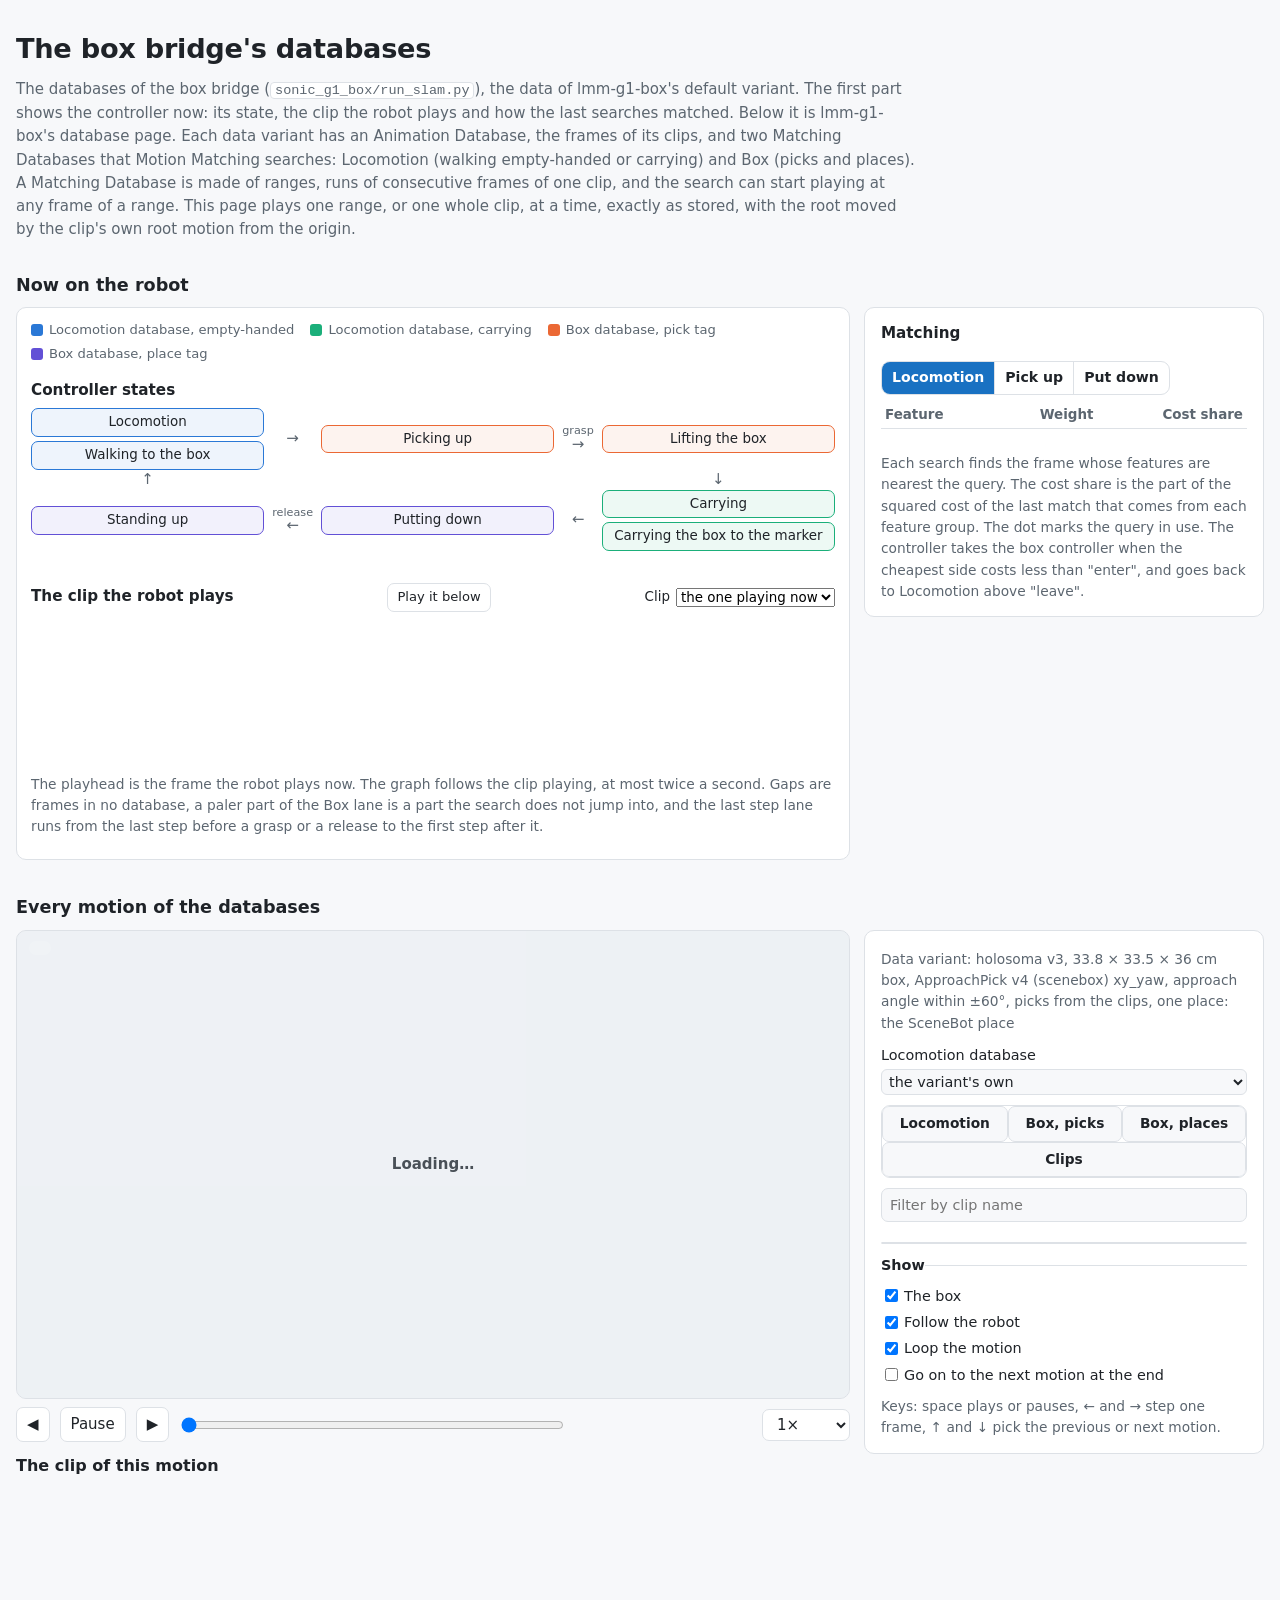
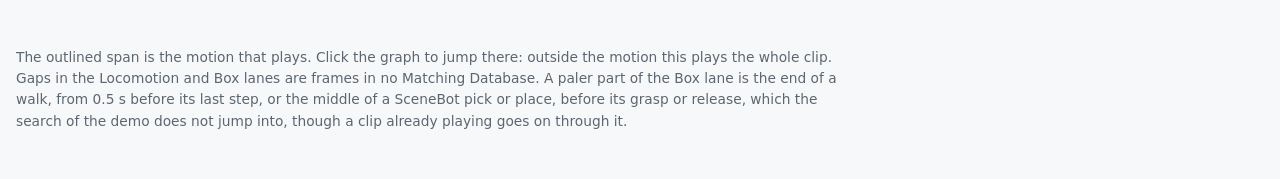
==== web/index.html @ 40e23b8a "The page's clicks, its markers and a database page with the clip the robot plays lmm-g1-box v3.0 (6c" ====
<!doctype html>
<html lang="en">
<head>
  <meta charset="utf-8">
  <meta name="viewport" content="width=device-width, initial-scale=1">
  <title>Box Bridge Databases</title>
  <link rel="icon" href="data:image/svg+xml,%3Csvg xmlns='http://www.w3.org/2000/svg' viewBox='0 0 16 16'%3E%3Crect x='2' y='5' width='12' height='10' rx='1' fill='%23c99a62'/%3E%3Crect x='7' y='5' width='2' height='10' fill='%23a87a45'/%3E%3C/svg%3E">
  <meta name="description" content="The box bridge's controller states, the clip the robot plays now and the last matches, and every motion of its databases played on the G1.">
  <link rel="stylesheet" href="css/style.css">
  <link rel="stylesheet" href="css/pick.css">
  <link rel="stylesheet" href="css/motions.css">
  <link rel="stylesheet" href="css/db.css">
  <script type="importmap">
    { "imports": { "three": "./vendor/three.module.js", "three/addons/": "./vendor/" } }
  </script>
</head>
<body>
  <header class="top">
    <div class="wrap">
      <p class="back small" id="back-row" hidden><a id="back" href="./">UI 3</a></p>
      <h1>The box bridge's databases</h1>
      <p class="lede">The databases of the box bridge (<code>sonic_g1_box/run_slam.py</code>), the data of lmm-g1-box's default variant. The first part shows the controller now: its state, the clip the robot plays and how the last searches matched. Below it is lmm-g1-box's database page. Each data variant has an Animation Database, the frames of its clips, and two Matching Databases that Motion Matching searches: Locomotion (walking empty-handed or carrying) and Box (picks and places). A Matching Database is made of ranges, runs of consecutive frames of one clip, and the search can start playing at any frame of a range. This page plays one range, or one whole clip, at a time, exactly as stored, with the root moved by the clip's own root motion from the origin.</p>
    </div>
  </header>

  <main class="wrap">
    <section class="now">
      <h2>Now on the robot <span class="muted small" id="now-status"></span></h2>
      <div class="now-grid">
        <div id="live" class="states">
          <div class="db-keys" aria-label="Colors">
            <span class="k-loco"><i></i>Locomotion database, empty-handed</span>
            <span class="k-carry"><i></i>Locomotion database, carrying</span>
            <span class="k-pick"><i></i>Box database, pick tag</span>
            <span class="k-place"><i></i>Box database, place tag</span>
          </div>
          <div>
            <h3>Controller states</h3>
            <div class="flow">
              <div class="st k-loco" style="grid-area: a"><span data-state="locomotion:loco">Locomotion</span><span data-state="navigate:loco">Walking to the box</span></div>
              <div class="to" style="grid-area: ab">→</div>
              <div class="st k-pick" style="grid-area: b"><span data-state="pick-pre:pick">Picking up</span></div>
              <div class="to" style="grid-area: bc"><small>grasp</small>→</div>
              <div class="st k-pick" style="grid-area: c"><span data-state="pick-post:pick">Lifting the box</span></div>
              <div class="to" style="grid-area: cf">↓</div>
              <div class="st k-carry" style="grid-area: f"><span data-state="locomotion:carry">Carrying</span><span data-state="navigate:carry">Carrying the box to the marker</span></div>
              <div class="to" style="grid-area: fe">←</div>
              <div class="st k-place" style="grid-area: e"><span data-state="place-pre:place">Putting down</span></div>
              <div class="to" style="grid-area: ed"><small>release</small>←</div>
              <div class="st k-place" style="grid-area: d"><span data-state="place-post:place">Standing up</span></div>
              <div class="to" style="grid-area: da">↑</div>
            </div>
            <p class="muted small" id="now-ahead"></p>
          </div>
          <div class="clipview">
            <div class="clip-head">
              <h3>The clip the robot plays</h3>
              <button type="button" id="play-now" class="small">Play it below</button>
              <label>Clip <select aria-label="Clip"><option value="follow">the one playing now</option></select></label>
            </div>
            <p class="small clip-title"><span class="clip-name"></span><span class="clip-at muted"></span></p>
            <div class="clip-svg">
              <svg role="img" aria-label="Pelvis height and torso lean over the clip, and which of its frames are in the Locomotion and Box databases"></svg>
              <div class="clip-tip" hidden></div>
            </div>
            <p class="muted small">The playhead is the frame the robot plays now. The graph follows the clip playing, at most twice a second. Gaps are frames in no database, a paler part of the Box lane is a part the search does not jump into, and the last step lane runs from the last step before a grasp or a release to the first step after it.</p>
            <div class="db-totals"></div>
          </div>
        </div>
        <aside class="panel now-panel">
          <h3>Matching</h3>
          <p class="small" id="mt-use"></p>
          <div class="seg mmw-kinds" role="group" aria-label="Query">
            <button data-kind="loco" class="active">Locomotion</button>
            <button data-kind="pick">Pick up</button>
            <button data-kind="place">Put down</button>
          </div>
          <table class="mmw-table">
            <thead><tr><th>Feature</th><th>Weight</th><th>Cost share</th></tr></thead>
            <tbody id="mt-weights"></tbody>
          </table>
          <p class="small" id="mt-last"></p>
          <p class="small" id="mt-sides"></p>
          <p class="muted small">Each search finds the frame whose features are nearest the query. The cost share is the part of the squared cost of the last match that comes from each feature group. The dot marks the query in use. The controller takes the box controller when the cheapest side costs less than "enter", and goes back to Locomotion above "leave".</p>
        </aside>
      </div>
    </section>

    <section>
      <h2>Every motion of the databases</h2>
      <div class="pick-grid motions-grid">
        <div class="viewer-col">
          <div class="stage">
            <canvas id="c" tabindex="0" aria-label="The G1 playing the selected motion"></canvas>
            <div class="loading" id="loading">Loading…</div>
            <div class="hud"><div class="hud-state" id="hud-state"></div><div class="hud-sub" id="hud-sub"></div></div>
          </div>
          <div class="timeline">
            <button id="prev" type="button" title="Previous motion (↑)" aria-label="Previous motion">◀</button>
            <button id="play" type="button" title="Play or pause (space)">Pause</button>
            <button id="next" type="button" title="Next motion (↓)" aria-label="Next motion">▶</button>
            <input type="range" id="time" min="0" max="1" step="1" value="0" aria-label="Frame">
            <output id="time-out"></output>
            <select id="speed" aria-label="Playback speed">
              <option value="0.25">0.25×</option>
              <option value="0.5">0.5×</option>
              <option value="1" selected>1×</option>
            </select>
          </div>
          <div class="clipview" id="clipview">
            <div class="clip-head">
              <h3>The clip of this motion</h3>
              <select hidden aria-hidden="true"><option value="follow">follow</option></select>
            </div>
            <p class="small clip-title"><span class="clip-name"></span><span class="clip-at muted"></span></p>
            <div class="clip-svg">
              <svg role="img" aria-label="Pelvis height and torso lean over the clip, and which of its frames are in the Locomotion and Box databases"></svg>
              <div class="clip-tip" hidden></div>
            </div>
            <p class="muted small">The outlined span is the motion that plays. Click the graph to jump there: outside the motion this plays the whole clip. Gaps in the Locomotion and Box lanes are frames in no Matching Database. A paler part of the Box lane is the end of a walk, from 0.5 s before its last step, or the middle of a SceneBot pick or place, before its grasp or release, which the search of the demo does not jump into, though a clip already playing goes on through it.</p>
            <div class="db-totals"></div>
          </div>
        </div>

        <aside class="panel motions-panel">
          <p class="small muted" id="variant"></p>
          <label>Locomotion database
            <select id="loco">
              <option value="nsm">the variant's own</option>
              <option value="emmboth">EMM locomotion takes and EMM carry spans</option>
            </select>
          </label>
          <div class="seg db-tabs" role="tablist" aria-label="Database">
            <button type="button" role="tab" data-db="loco">Locomotion</button>
            <button type="button" role="tab" data-db="pick">Box, picks</button>
            <button type="button" role="tab" data-db="place">Box, places</button>
            <button type="button" role="tab" data-db="clips">Clips</button>
          </div>
          <input type="search" id="filter" placeholder="Filter by clip name" aria-label="Filter by clip name">
          <p class="muted small" id="list-note"></p>
          <div class="table-wrap tall list-wrap">
            <table class="results picks motions" id="list"></table>
          </div>
          <fieldset>
            <legend>Show</legend>
            <label class="check"><input type="checkbox" id="show-box" checked> The box</label>
            <label class="check"><input type="checkbox" id="follow" checked> Follow the robot</label>
            <label class="check"><input type="checkbox" id="loop" checked> Loop the motion</label>
            <label class="check"><input type="checkbox" id="autonext"> Go on to the next motion at the end</label>
          </fieldset>
          <p class="muted small">Keys: space plays or pauses, ← and → step one frame, ↑ and ↓ pick the previous or next motion.</p>
        </aside>
      </div>
    </section>
  </main>
  <div class="tip" id="tip" hidden></div>
  <script type="module" src="js/db.js"></script>
</body>
</html>
---- web/css/style.css ----
:root {
  --bg: #f7f8fa;
  --card: #ffffff;
  --text: #1f2328;
  --muted: #5c6670;
  --line: #dde1e6;
  --accent: #e8590c;
  --accent-2: #1971c2;
  --stage: #eef1f5;
  --done: #2f9e44;
  --k-loco: #2a78d6; --k-carry: #1baf7a; --k-pick: #eb6834; --k-place: #6250d6;
}
@media (prefers-color-scheme: dark) {
  :root:not([data-theme="light"]) {
    --bg: #15181c;
    --card: #1d2126;
    --text: #e6e8eb;
    --muted: #9aa4ae;
    --line: #333a42;
    --stage: #23272d;
    --k-loco: #3987e5; --k-carry: #199e70; --k-pick: #d95926; --k-place: #9085e9;
  }
}
:root[data-theme="dark"] {
  --bg: #15181c; --card: #1d2126; --text: #e6e8eb; --muted: #9aa4ae; --line: #333a42; --stage: #23272d;
  --k-loco: #3987e5; --k-carry: #199e70; --k-pick: #d95926; --k-place: #9085e9;
}

* { box-sizing: border-box; }
html, body { margin: 0; }
body {
  background: var(--bg);
  color: var(--text);
  font: 15px/1.55 system-ui, -apple-system, "Segoe UI", Roboto, sans-serif;
}
a { color: var(--accent-2); }
.wrap { max-width: 1280px; margin: 0 auto; padding: 0 16px; }
.top { padding: 28px 0 8px; }
h1 { font-size: 1.7rem; margin: 0 0 8px; letter-spacing: -0.01em; }
h2 { font-size: 1.2rem; margin: 0 0 8px; }
h3 { font-size: 1rem; margin: 18px 0 6px; }
.lede { max-width: 900px; color: var(--muted); margin: 0; }
.muted { color: var(--muted); }
.small { font-size: 0.86rem; }
section { margin: 22px 0 34px; }

.modebar { display: flex; gap: 12px; align-items: center; flex-wrap: wrap; margin-bottom: 10px; }
.seg { display: inline-flex; border: 1px solid var(--line); border-radius: 9px; overflow: hidden; background: var(--card); }
.seg button {
  border: 0; background: transparent; color: var(--text); padding: 7px 16px; font-weight: 600; cursor: pointer; font-size: 0.95rem;
}
.seg button + button { border-left: 1px solid var(--line); }
.seg button.active { background: var(--accent-2); color: #fff; }
.only-phys { display: none; }
body[data-physics="1"] .only-phys { display: inline; }
body[data-physics="1"] div.only-phys, body[data-physics="1"] p.only-phys { display: block; }
body[data-physics="1"] .only-kin { display: none; }
.phys-options { display: none; gap: 7px; padding-bottom: 10px; margin-bottom: 4px; border-bottom: 1px solid var(--line); }
body[data-physics="1"] div.phys-options { display: grid; }
.phys-options p { margin: 0; }
.grasp { display: grid; gap: 5px; margin: 0; padding: 8px 0 0; border: 0; border-top: 1px solid var(--line); min-width: 0; }
.grasp legend { padding: 0; float: left; width: 100%; }
.grasp select { max-width: 100%; }
.grasp[disabled] label, .grasp[disabled] .row { opacity: 0.55; }
.note { margin: 0; padding: 6px 8px; border-left: 3px solid var(--accent-2); background: var(--card); color: var(--text); }
label:has(> :disabled) { opacity: 0.55; }
button:disabled { cursor: not-allowed; opacity: 0.55; }
.size-row { display: grid; grid-template-columns: minmax(0, 1fr) 4.6em; align-items: center; gap: 2px 8px; }
.size-row span { grid-column: 1 / -1; }
.size-row input { width: 100%; margin: 0; }
.size-row output { font-variant-numeric: tabular-nums; text-align: right; white-space: nowrap; }

.tabs { display: flex; gap: 6px; margin-bottom: 10px; flex-wrap: wrap; }
.tabs button {
  border: 1px solid var(--line); background: var(--card); color: var(--text);
  padding: 8px 14px; border-radius: 8px; font-weight: 600; cursor: pointer; font-size: 0.95rem;
}
.tabs button.active { background: var(--text); color: var(--bg); border-color: var(--text); }

.demo-grid { display: grid; grid-template-columns: minmax(0, 1fr) 340px; gap: 14px; align-items: start; }
@media (max-width: 960px) { .demo-grid { grid-template-columns: minmax(0, 1fr); } }

.stage {
  position: relative; width: 100%; aspect-ratio: 16 / 9; border-radius: 10px; overflow: hidden;
  background: var(--stage); border: 1px solid var(--line);
}
.stage canvas, .stage video { position: absolute; inset: 0; width: 100%; height: 100%; display: block; }
.stage canvas { touch-action: none; outline: none; }
.stage video { background: #000; display: none; }
body[data-mode="video"] .stage video { display: block; }
body[data-mode="video"] .stage canvas, body[data-mode="video"] .hud, body[data-mode="video"] .caption { display: none; }

.loading {
  position: absolute; inset: 0; display: grid; place-items: center; font-weight: 600; color: #495057;
  background: rgba(238, 241, 245, 0.85); z-index: 5; padding: 16px; text-align: center;
}
.loading[hidden] { display: none; }
.hud {
  position: absolute; left: 12px; top: 10px; padding: 7px 11px; border-radius: 8px;
  background: rgba(255, 255, 255, 0.82); color: #1f2328; pointer-events: none; max-width: 70%;
}
.hud-state { font-weight: 700; }
.hud-state[data-kind="loco"] { --k: var(--k-loco); } .hud-state[data-kind="carry"] { --k: var(--k-carry); }
.hud-state[data-kind="pick"] { --k: var(--k-pick); } .hud-state[data-kind="place"] { --k: var(--k-place); }
.hud-state:is([data-kind="loco"], [data-kind="carry"], [data-kind="pick"], [data-kind="place"])::before {
  content: ''; display: inline-block; width: 11px; height: 11px; border-radius: 3px; margin-right: 7px; vertical-align: -1px; background: var(--k);
}
.hud-sub { font-size: 0.8rem; color: #5c6670; }
.caption {
  position: absolute; left: 50%; bottom: 18px; transform: translateX(-50%); padding: 8px 16px;
  background: rgba(20, 22, 26, 0.78); color: #fff; border-radius: 8px; font-weight: 600;
  transition: opacity 0.4s; pointer-events: none; max-width: 90%; text-align: center;
}

.panel {
  background: var(--card); border: 1px solid var(--line); border-radius: 10px; padding: 14px 16px;
}
.panel h2 { font-size: 1.02rem; }
.only-scripted, .only-video, .only-play { display: none; }
body[data-mode="scripted"] .only-scripted, body[data-mode="video"] .only-video, body[data-mode="play"] .only-play { display: block; }

.steps { padding-left: 22px; margin: 8px 0 12px; font-size: 0.9rem; }
.steps li { margin: 3px 0; color: var(--muted); }
.steps li.current { color: var(--text); font-weight: 700; }
.steps li.current::marker { color: var(--accent); }
.steps li.done { color: var(--done); }

.row { display: flex; gap: 8px; }
.wrap-row { flex-wrap: wrap; margin-top: 10px; }
button { font: inherit; }
.panel button {
  border: 1px solid var(--line); background: var(--bg); color: var(--text); border-radius: 7px;
  padding: 6px 11px; cursor: pointer; font-size: 0.88rem;
}
.panel button:hover { border-color: var(--accent-2); }

.keys { border-collapse: collapse; font-size: 0.86rem; width: 100%; }
.keys td { padding: 3px 4px; border-bottom: 1px solid var(--line); vertical-align: top; }
.keys td:first-child { white-space: nowrap; color: var(--muted); }
kbd {
  display: inline-block; min-width: 1.4em; text-align: center; padding: 0 4px; margin-right: 2px;
  border: 1px solid var(--line); border-bottom-width: 2px; border-radius: 4px; font-size: 0.8rem; background: var(--bg);
}

.options { margin-top: 14px; padding-top: 12px; border-top: 1px solid var(--line); display: grid; gap: 7px; font-size: 0.9rem; }
.options select { margin-left: 6px; font: inherit; padding: 3px; border-radius: 6px; border: 1px solid var(--line); background: var(--bg); color: var(--text); }
.check { display: flex; gap: 6px; align-items: center; }
.boxdb { display: grid; gap: 3px; }
.boxdb[hidden] { display: none; }
.boxdb p { margin: 0; }
.mmw[open] { padding-bottom: 8px; border-bottom: 1px solid var(--line); }
.mmw summary { cursor: pointer; font-weight: 600; }
.mmw-body { display: grid; gap: 7px; margin-top: 7px; }
.mmw-body p { margin: 0; }
.mmw-kinds { justify-self: start; }
.panel .mmw-kinds button { border: 0; border-radius: 0; background: transparent; padding: 5px 10px; font-weight: 600; }
.panel .mmw-kinds button + button { border-left: 1px solid var(--line); }
.panel .mmw-kinds button.active { background: var(--accent-2); color: #fff; }
.mmw-kinds button.inuse::after { content: ' •'; color: var(--accent); }
.mmw-table { border-collapse: collapse; width: 100%; font-size: 0.84rem; }
.mmw-table th, .mmw-table td { padding: 2px 4px; border-bottom: 1px solid var(--line); text-align: right; font-variant-numeric: tabular-nums; }
.mmw-table th:first-child, .mmw-table td:first-child { text-align: left; }
.mmw-table thead th { font-weight: 600; color: var(--muted); }
.mmw-table tbody.sub th { text-align: left; padding-top: 8px; font-weight: 600; color: var(--muted); }
.mmw-table input {
  width: 4.6em; font: inherit; padding: 2px 4px; border-radius: 5px; border: 1px solid var(--line);
  background: var(--bg); color: var(--text); text-align: right;
}
.mmw-table input.changed { border-color: var(--accent); font-weight: 700; }
.mmw-table input:disabled { opacity: 0.5; }
.legend { margin: 8px 0 0; }
.caption:empty { display: none; }
@media (max-width: 600px) {
  .stage { aspect-ratio: 4 / 3; }
  .hud { left: 8px; top: 8px; padding: 5px 8px; font-size: 0.82rem; }
  .hud-sub { font-size: 0.72rem; }
  .caption { font-size: 0.82rem; bottom: 10px; }
}

.cols { display: grid; grid-template-columns: 1fr 1fr; gap: 28px; }
@media (max-width: 860px) { .cols { grid-template-columns: 1fr; } }
code { font-size: 0.9em; background: var(--card); border: 1px solid var(--line); padding: 0 4px; border-radius: 4px; }

.table-wrap { overflow-x: auto; }
table.results { border-collapse: collapse; font-size: 0.88rem; min-width: 720px; width: 100%; background: var(--card); }
table.results th, table.results td { border-bottom: 1px solid var(--line); padding: 6px 9px; text-align: right; }
table.results th:first-child, table.results td:first-child,
table.results th:nth-child(2), table.results td:nth-child(2) { text-align: left; }
table.results thead th { font-weight: 700; border-bottom: 2px solid var(--line); }
table.results.defs { min-width: 0; margin-top: 8px; font-size: 0.82rem; }
table.results.defs th, table.results.defs td { text-align: left; padding: 5px 6px; }
table.results.defs td:first-child { white-space: nowrap; }
caption { caption-side: bottom; text-align: left; padding-top: 6px; color: var(--muted); font-size: 0.84rem; }

body.recording { overflow: hidden; }
body.recording header, body.recording .tabs, body.recording .modebar, body.recording .panel, body.recording .legend,
body.recording #how, body.recording #physical, body.recording #training, body.recording #credits { display: none; }
body.recording .wrap { max-width: none; padding: 0; }
body.recording section { margin: 0; }
body.recording .demo-grid { display: block; }
body.recording .legend { display: none; }
body.recording .stage { width: 100vw; height: 100vh; aspect-ratio: auto; border: 0; border-radius: 0; }
.options > * { min-width: 0; }
#variant { display: block; width: 100%; margin: 4px 0 0; }
.cols > * { min-width: 0; }
table.results tbody tr.group th { text-align: left; padding-top: 14px; border-bottom: 1px solid var(--line); }

/* Controller states and the clips of the databases, under the viewer. */
.k-loco { --k: var(--k-loco); } .k-carry { --k: var(--k-carry); } .k-pick { --k: var(--k-pick); } .k-place { --k: var(--k-place); }
.states { display: grid; gap: 14px; margin-top: 12px; padding: 12px 14px; background: var(--card); border: 1px solid var(--line); border-radius: 10px; min-width: 0; }
.states h3 { margin: 0 0 6px; font-size: 0.95rem; }
.states p { margin: 6px 0 0; }
.db-keys { display: flex; flex-wrap: wrap; gap: 4px 16px; font-size: 0.82rem; color: var(--muted); }
.db-keys i { display: inline-block; width: 12px; height: 12px; border-radius: 3px; margin-right: 6px; vertical-align: -2px; background: var(--k); }
.flow {
  display: grid; grid-template-columns: minmax(0, 1fr) auto minmax(0, 1fr) auto minmax(0, 1fr); align-items: center; gap: 2px 8px;
  grid-template-areas: "a ab b bc c" "da . . . cf" "d ed e fe f";
}
.flow .st { display: grid; gap: 4px; }
.flow .st span {
  display: block; padding: 3px 9px; border-radius: 7px; font-size: 0.84rem; color: var(--text); text-align: center;
  border: 1.5px solid var(--k); background: color-mix(in srgb, var(--k) 8%, var(--card));
}
.flow .st span.active { background: color-mix(in srgb, var(--k) 32%, var(--card)); box-shadow: 0 0 0 2px var(--k); font-weight: 650; }
.flow .to { display: flex; flex-direction: column; align-items: center; color: var(--muted); line-height: 1.05; }
.flow .to small { font-size: 0.7rem; }
.clip-head { display: flex; flex-wrap: wrap; justify-content: space-between; align-items: baseline; gap: 6px 12px; }
.clip-head h3 { margin: 0; }
.clip-head label { display: flex; gap: 6px; align-items: center; font-size: 0.84rem; min-width: 0; }
.clip-head select { max-width: 220px; font: inherit; }
.clip-title { margin: 4px 0 2px; }
.clip-svg { position: relative; }
.clip-svg svg { display: block; width: 100%; touch-action: none; }
.clip-svg text { font-size: 11px; fill: var(--muted); font-family: inherit; }
.clip-svg .track { fill: var(--line); opacity: 0.6; }
.clip-svg rect.k-loco { fill: var(--k-loco); } .clip-svg rect.k-carry { fill: var(--k-carry); }
.clip-svg rect.k-pick { fill: var(--k-pick); } .clip-svg rect.k-place { fill: var(--k-place); }
.clip-svg .curve { fill: none; stroke: var(--text); stroke-width: 1.5; stroke-linejoin: round; opacity: 0.75; }
.clip-svg .grid { stroke: var(--line); }
.clip-svg .event { stroke: var(--muted); stroke-dasharray: 3 3; }
.clip-svg .event-label { font-size: 10px; }
.clip-svg rect.planted { opacity: 0.55; }
.clip-svg rect.noentry { opacity: 0.4; }
.clip-svg .step { stroke: var(--text); stroke-width: 1.5; opacity: 0.7; }
.clip-svg .playhead { stroke: var(--text); stroke-width: 2; }
.clip-svg .hair { stroke: var(--muted); }
.clip-tip {
  position: absolute; z-index: 5; pointer-events: none; background: var(--card); color: var(--text); border: 1px solid var(--line);
  border-radius: 8px; padding: 6px 9px; font-size: 0.78rem; box-shadow: 0 4px 14px rgba(0, 0, 0, 0.12); width: max-content; max-width: 220px;
}
.clip-tip[hidden] { display: none; }
.clip-tip .t { color: var(--muted); }
.db-totals { display: grid; gap: 6px; margin-top: 10px; }
.db-row { display: grid; grid-template-columns: 88px minmax(0, 1fr); align-items: center; column-gap: 0; font-size: 0.82rem; }
.db-name { color: var(--muted); }
.db-bar { display: flex; gap: 2px; height: 10px; }
.db-bar span { background: var(--k); border-radius: 3px; min-width: 2px; }
.db-num { grid-column: 2; color: var(--muted); font-size: 0.78rem; }
body.recording .states, body[data-mode="video"] .states { display: none; }
---- web/css/pick.css ----
:root {
  --s1: #2a78d6; --s2: #eb6834; --s3: #1baf7a; --left: #6250d6; --right: #e87ba4; --fail: #e34948;
}
@media (prefers-color-scheme: dark) {
  :root:not([data-theme="light"]) { --s1: #3987e5; --s2: #d95926; --s3: #199e70; --left: #9085e9; --right: #d55181; --fail: #e66767; }
}
:root[data-theme="dark"] { --s1: #3987e5; --s2: #d95926; --s3: #199e70; --left: #9085e9; --right: #d55181; --fail: #e66767; }

.back { margin: 0 0 6px; }
.pick-grid { display: grid; grid-template-columns: minmax(0, 1fr) 300px; gap: 14px; align-items: start; }
@media (max-width: 960px) { .pick-grid { grid-template-columns: minmax(0, 1fr); } }
.pick-grid .panel { display: grid; gap: 10px; font-size: 0.9rem; }
.pick-grid .panel label { display: grid; gap: 3px; }
.pick-grid .panel label.check { display: flex; }
.pick-grid .panel select { font: inherit; padding: 3px; border-radius: 6px; border: 1px solid var(--line); background: var(--bg); color: var(--text); width: 100%; }
.pick-grid .panel fieldset { border: 0; border-top: 1px solid var(--line); margin: 0; padding: 8px 0 0; display: grid; gap: 4px; }
.pick-grid .panel legend { padding: 0; font-weight: 600; }
.key { display: inline-block; width: 14px; height: 4px; border-radius: 2px; vertical-align: middle; margin-right: 4px; }
.key.ring { width: 10px; height: 10px; border-radius: 50%; border: 3px solid; background: transparent; }

.timeline { display: flex; gap: 10px; align-items: center; margin-top: 8px; flex-wrap: wrap; }
.timeline input[type="range"] { flex: 1 1 240px; min-width: 0; }
.timeline output { font-variant-numeric: tabular-nums; min-width: 12.5em; color: var(--muted); font-size: 0.88rem; }
.timeline button, .timeline select {
  font: inherit; border: 1px solid var(--line); background: var(--card); color: var(--text); border-radius: 7px; padding: 5px 10px; cursor: pointer;
}

.verdict { display: grid; grid-template-columns: repeat(auto-fit, minmax(260px, 1fr)); gap: 12px; }
.verdict .panel h3 { margin: 0 0 6px; }
.verdict ul { margin: 6px 0 0; padding-left: 18px; }
.verdict li { margin: 2px 0; }
.mark { font-weight: 700; }
.mark.ok { color: var(--done); }
.mark.no { color: var(--fail); }

.plots { display: grid; grid-template-columns: repeat(2, minmax(0, 1fr)); gap: 12px; }
@media (max-width: 760px) { .plots { grid-template-columns: minmax(0, 1fr); } }
.plot { background: var(--card); border: 1px solid var(--line); border-radius: 10px; padding: 10px 12px 6px; min-width: 0; }
.plot h3 { margin: 0; font-size: 0.95rem; }
.plot .sub { margin: 0 0 4px; font-size: 0.8rem; color: var(--muted); }
.plot .legend-row { display: flex; flex-wrap: wrap; gap: 4px 12px; font-size: 0.8rem; color: var(--muted); margin: 2px 0 4px; }
.plot svg { display: block; width: 100%; touch-action: none; cursor: crosshair; }
.plot svg text { font-size: 11px; fill: var(--muted); font-family: inherit; }
.plot svg text.end { fill: var(--text); }
.plot .grid { stroke: var(--line); stroke-width: 1; }
.plot .limit { stroke: var(--muted); stroke-width: 1.5; stroke-dasharray: 5 4; fill: none; }
.plot .band { fill: var(--line); opacity: 0.55; }
.plot .cursor { stroke: var(--text); stroke-width: 1; opacity: 0.55; }
.plot .hair { stroke: var(--muted); stroke-width: 1; }
.plot path.line { fill: none; stroke-width: 2; stroke-linejoin: round; stroke-linecap: round; }
.plot path.line.b { stroke-width: 1.6; stroke-dasharray: 5 4; }

.tip {
  position: fixed; z-index: 20; pointer-events: none; background: var(--card); color: var(--text); border: 1px solid var(--line);
  border-radius: 8px; padding: 6px 9px; font-size: 0.8rem; box-shadow: 0 4px 14px rgba(0, 0, 0, 0.12); max-width: 300px;
}
.tip[hidden] { display: none; }
.tip .t { color: var(--muted); margin-bottom: 3px; }
.tip .r { display: flex; gap: 6px; align-items: center; white-space: nowrap; }
.tip .r b { font-variant-numeric: tabular-nums; }
.tip .r span:last-child { color: var(--muted); }

table.results.picks { font-size: 0.82rem; }
.table-wrap.tall { max-height: 75vh; overflow: auto; border: 1px solid var(--line); border-radius: 8px; }
table.results.picks thead { position: sticky; top: 0; z-index: 1; background: var(--card); }
table.results.picks td { white-space: nowrap; }
table.results.picks thead th { min-width: 6.2em; }
table.results.picks thead th:first-child { min-width: 0; }
table.results.picks th, table.results.picks td { padding: 5px 7px; }
table.results.picks th:nth-child(2), table.results.picks td:nth-child(2) { text-align: right; }
table.results.picks thead th { cursor: pointer; vertical-align: bottom; }
table.results.picks thead tr.groups th { cursor: default; text-align: center; border-bottom: 1px solid var(--line); }
table.results.picks thead th.sorted::after { content: ' ▾'; color: var(--muted); }
table.results.picks thead th.sorted.asc::after { content: ' ▴'; }
table.results.picks tbody tr { cursor: pointer; }
table.results.picks tbody tr:hover { background: color-mix(in srgb, var(--accent-2) 7%, transparent); }
table.results.picks tbody tr.used td:first-child { font-weight: 700; }
table.results.picks tbody tr.is-a { box-shadow: inset 4px 0 0 var(--accent-2); }
table.results.picks tbody tr.is-b { box-shadow: inset 4px 0 0 var(--muted); }
table.results.picks td:first-child { white-space: nowrap; }
table.results.picks td:first-child button {
  font: inherit; font-size: 0.75rem; border: 1px solid var(--line); background: var(--bg); color: var(--text); border-radius: 5px;
  padding: 0 5px; margin-left: 6px; cursor: pointer;
}
.tag { font-size: 0.72rem; color: var(--accent-2); font-weight: 600; margin-left: 6px; }
td.fail::after { content: ' ✕'; color: var(--fail); font-weight: 700; }
table.results.compare { min-width: 0; width: auto; }
.verdict .keys td { padding: 4px 6px 4px 0; }
.verdict .keys td:first-child { color: var(--text); }
table.results.compare td:nth-child(2) { text-align: left; color: var(--muted); }
table.results.compare tbody tr.group th { text-align: left; }
---- web/css/motions.css ----
.motions-grid { grid-template-columns: minmax(0, 1fr) 400px; }
@media (max-width: 1100px) { .motions-grid { grid-template-columns: minmax(0, 1fr); } }
.viewer-col { min-width: 0; }
.motions-panel { display: grid; gap: 10px; font-size: 0.9rem; align-content: start; }
.motions-panel input[type="search"] {
  font: inherit; padding: 5px 8px; border-radius: 7px; border: 1px solid var(--line); background: var(--bg); color: var(--text); width: 100%;
}
.db-tabs { display: flex; flex-wrap: wrap; }
.db-tabs button { flex: 1 1 auto; padding: 6px 10px; font-size: 0.86rem; }
.motions-panel p { margin: 0; }
.list-wrap { max-height: 46vh; }
table.results.motions { width: 100%; min-width: 0; table-layout: fixed; }
table.results.motions thead th { min-width: 0; }
table.results.motions th:nth-child(1) { width: 3.2em; } table.results.motions th:nth-child(3) { width: 3.4em; }
table.results.motions th:nth-child(4), table.results.motions th:nth-child(5) { width: 4.6em; }
table.results.motions td.name { overflow: hidden; text-overflow: ellipsis; }
table.results.motions td.name .muted { font-size: 0.78rem; }
table.results.motions td.num, table.results.motions th:nth-child(4), table.results.motions th:nth-child(5) { text-align: right; font-variant-numeric: tabular-nums; }
table.results.motions th:nth-child(2), table.results.motions td:nth-child(2) { text-align: left; }
table.results.motions th:nth-child(3), table.results.motions td:nth-child(3) { text-align: center; }
.key.k-loco, .key.k-carry, .key.k-pick, .key.k-place, .key.k-clip { width: 11px; height: 11px; border-radius: 3px; margin: 0; }
table.results.motions tbody tr.is-a { background: color-mix(in srgb, var(--accent-2) 12%, transparent); }
.key.k-loco { background: var(--k-loco); } .key.k-carry { background: var(--k-carry); }
.key.k-pick { background: var(--k-pick); } .key.k-place { background: var(--k-place); }
.key.k-clip { background: var(--muted); }
.clipview { margin-top: 12px; }
.clip-svg rect.span { fill: color-mix(in srgb, var(--accent-2) 10%, transparent); stroke: var(--accent-2); stroke-width: 1.5; }
.clip-svg svg { cursor: pointer; }
---- web/css/db.css ----
/* The "now on the robot" part of the box bridge's database page, above lmm-g1-box's database page. */
section h2 { margin: 18px 0 8px; font-size: 1.1rem; }
.now-grid { display: grid; grid-template-columns: minmax(0, 1fr) 400px; gap: 14px; align-items: start; }
@media (max-width: 1100px) { .now-grid { grid-template-columns: minmax(0, 1fr); } }
.now-grid > .states { margin-top: 0; }
.now-panel { display: grid; gap: 8px; font-size: 0.9rem; align-content: start; }
.now-panel h3 { margin: 0; font-size: 0.95rem; }
.now-panel p { margin: 0; }
.now-panel .mmw-kinds { justify-self: start; }
.clip-head button { font: inherit; font-size: 0.82rem; padding: 3px 9px; border-radius: 7px; border: 1px solid var(--line); background: var(--card); color: var(--text); cursor: pointer; }
.clip-head button:disabled { opacity: 0.5; cursor: default; }
#now-status.bad { color: var(--accent); }
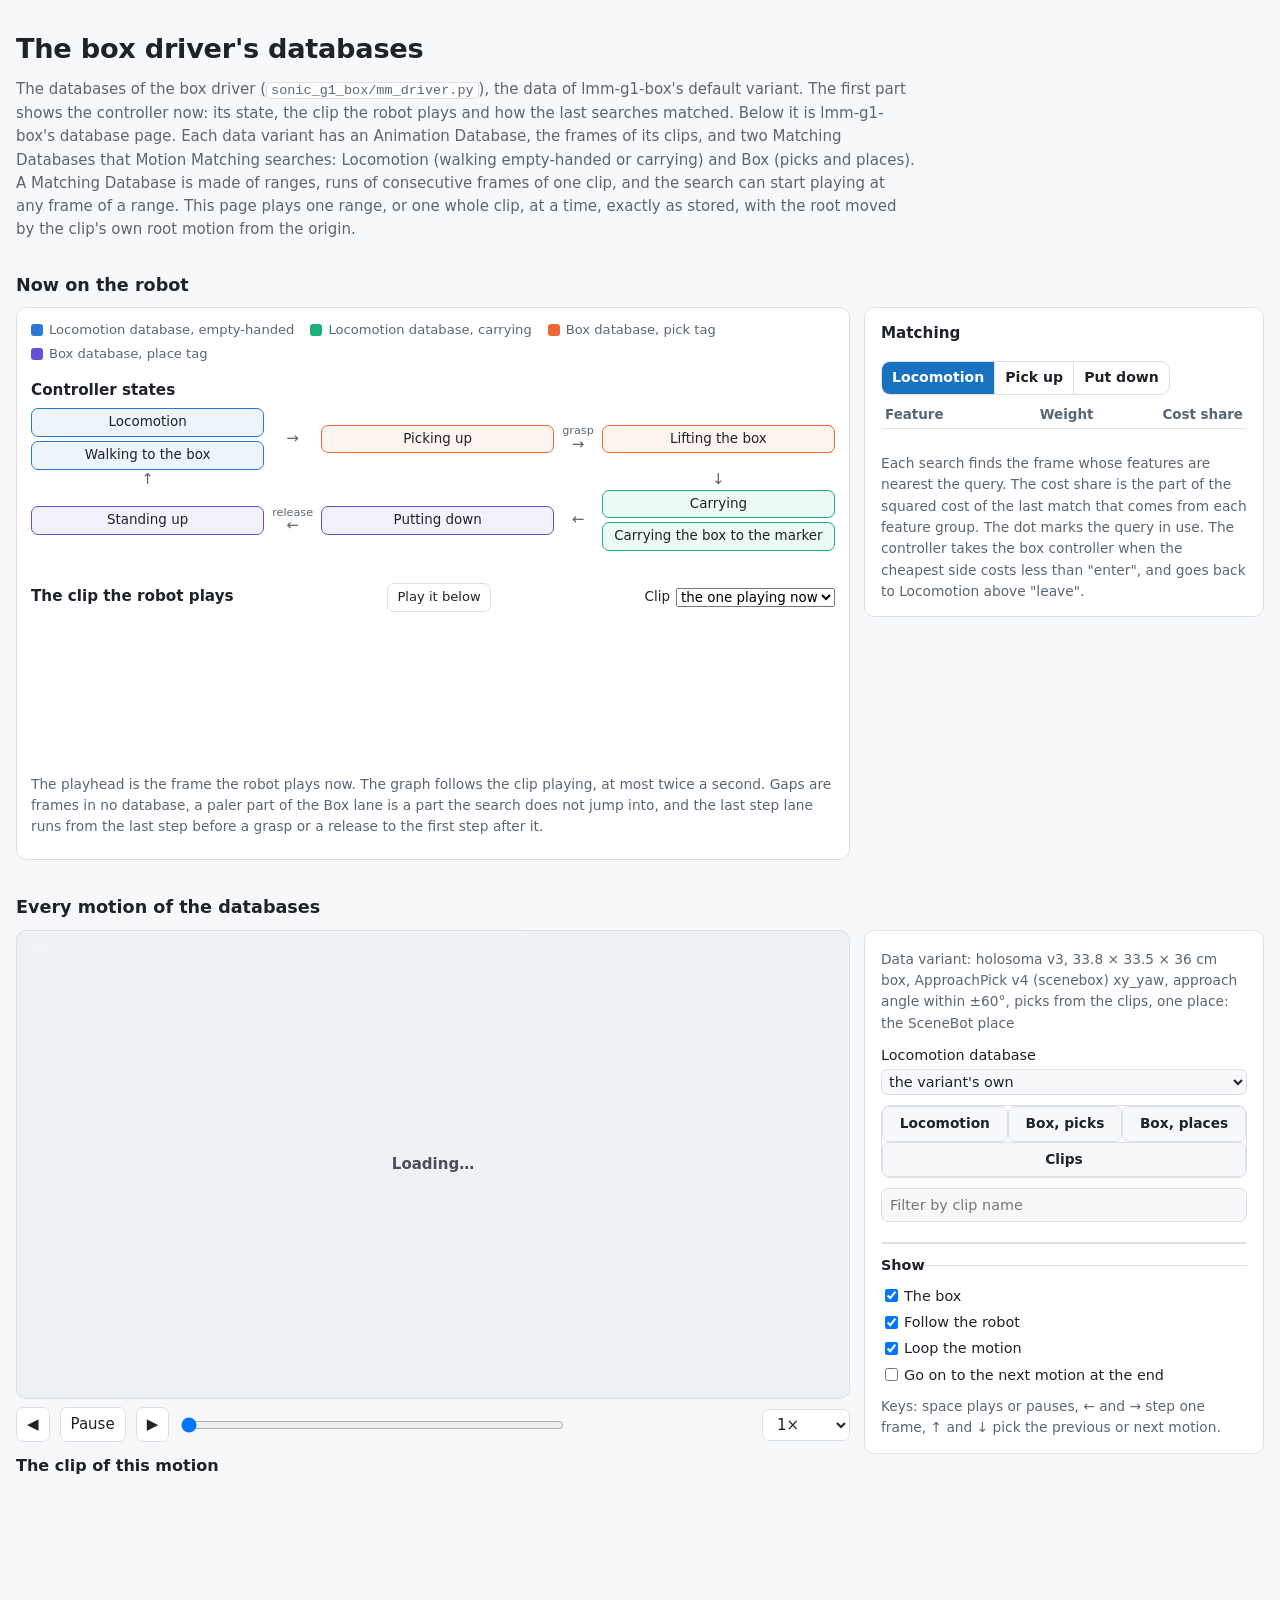
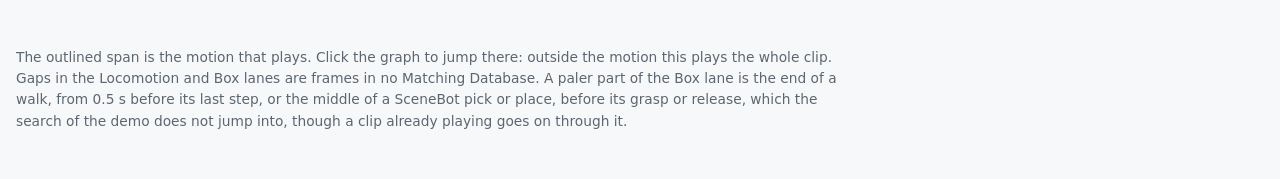
==== commit dc54380d: "sonic_g1_box/run_slam.py becomes sonic_g1_box/mm_driver.py, run as `python -m sonic_g1_box.mm_driver" ====
--- a/web/index.html
+++ b/web/index.html
@@ -3,9 +3,9 @@
 <head>
   <meta charset="utf-8">
   <meta name="viewport" content="width=device-width, initial-scale=1">
-  <title>Box Bridge Databases</title>
+  <title>Box Driver Databases</title>
   <link rel="icon" href="data:image/svg+xml,%3Csvg xmlns='http://www.w3.org/2000/svg' viewBox='0 0 16 16'%3E%3Crect x='2' y='5' width='12' height='10' rx='1' fill='%23c99a62'/%3E%3Crect x='7' y='5' width='2' height='10' fill='%23a87a45'/%3E%3C/svg%3E">
-  <meta name="description" content="The box bridge's controller states, the clip the robot plays now and the last matches, and every motion of its databases played on the G1.">
+  <meta name="description" content="The box driver's controller states, the clip the robot plays now and the last matches, and every motion of its databases played on the G1.">
   <link rel="stylesheet" href="css/style.css">
   <link rel="stylesheet" href="css/pick.css">
   <link rel="stylesheet" href="css/motions.css">
@@ -18,8 +18,8 @@
   <header class="top">
     <div class="wrap">
       <p class="back small" id="back-row" hidden><a id="back" href="./">UI 3</a></p>
-      <h1>The box bridge's databases</h1>
-      <p class="lede">The databases of the box bridge (<code>sonic_g1_box/run_slam.py</code>), the data of lmm-g1-box's default variant. The first part shows the controller now: its state, the clip the robot plays and how the last searches matched. Below it is lmm-g1-box's database page. Each data variant has an Animation Database, the frames of its clips, and two Matching Databases that Motion Matching searches: Locomotion (walking empty-handed or carrying) and Box (picks and places). A Matching Database is made of ranges, runs of consecutive frames of one clip, and the search can start playing at any frame of a range. This page plays one range, or one whole clip, at a time, exactly as stored, with the root moved by the clip's own root motion from the origin.</p>
+      <h1>The box driver's databases</h1>
+      <p class="lede">The databases of the box driver (<code>sonic_g1_box/mm_driver.py</code>), the data of lmm-g1-box's default variant. The first part shows the controller now: its state, the clip the robot plays and how the last searches matched. Below it is lmm-g1-box's database page. Each data variant has an Animation Database, the frames of its clips, and two Matching Databases that Motion Matching searches: Locomotion (walking empty-handed or carrying) and Box (picks and places). A Matching Database is made of ranges, runs of consecutive frames of one clip, and the search can start playing at any frame of a range. This page plays one range, or one whole clip, at a time, exactly as stored, with the root moved by the clip's own root motion from the origin.</p>
     </div>
   </header>
 
--- a/web/css/db.css
+++ b/web/css/db.css
@@ -1,4 +1,4 @@
-/* The "now on the robot" part of the box bridge's database page, above lmm-g1-box's database page. */
+/* The "now on the robot" part of the box driver's database page, above lmm-g1-box's database page. */
 section h2 { margin: 18px 0 8px; font-size: 1.1rem; }
 .now-grid { display: grid; grid-template-columns: minmax(0, 1fr) 400px; gap: 14px; align-items: start; }
 @media (max-width: 1100px) { .now-grid { grid-template-columns: minmax(0, 1fr); } }
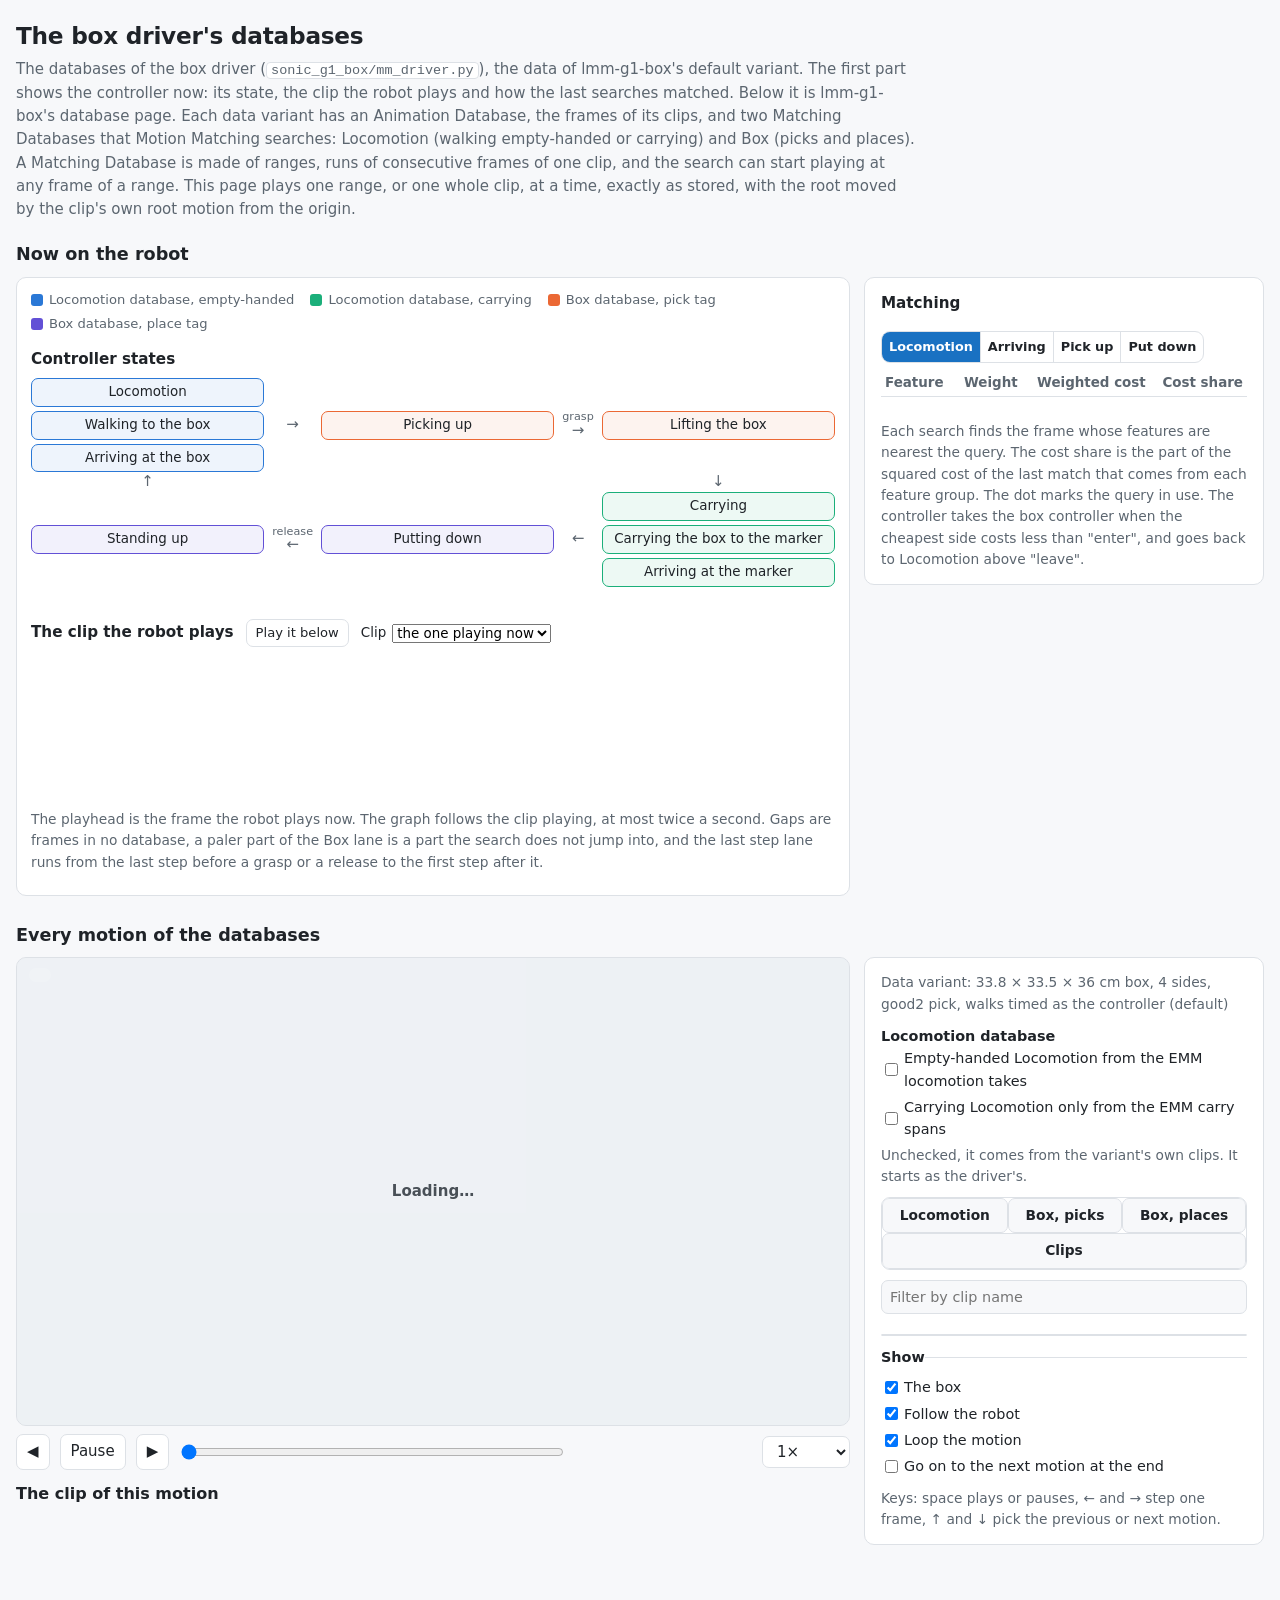
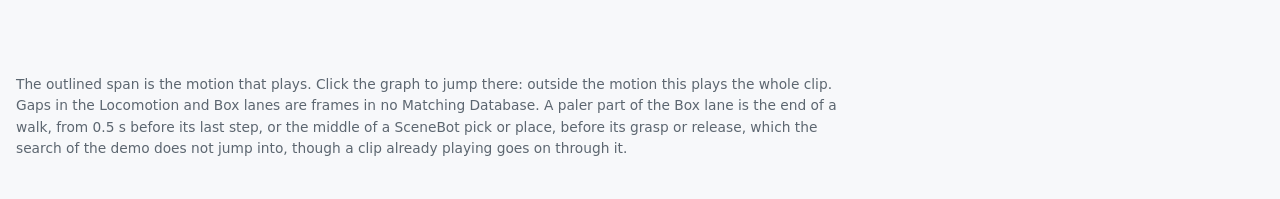
==== commit a3c2dc0b: "The database page on lmm-g1-box v4.0's modules: the Arriving states, two Locomotion database switche" ====
--- a/web/index.html
+++ b/web/index.html
@@ -37,13 +37,13 @@
           <div>
             <h3>Controller states</h3>
             <div class="flow">
-              <div class="st k-loco" style="grid-area: a"><span data-state="locomotion:loco">Locomotion</span><span data-state="navigate:loco">Walking to the box</span></div>
+              <div class="st k-loco" style="grid-area: a"><span data-state="locomotion:loco">Locomotion</span><span data-state="navigate:loco">Walking to the box</span><span data-state="arrive:loco">Arriving at the box</span></div>
               <div class="to" style="grid-area: ab">→</div>
               <div class="st k-pick" style="grid-area: b"><span data-state="pick-pre:pick">Picking up</span></div>
               <div class="to" style="grid-area: bc"><small>grasp</small>→</div>
               <div class="st k-pick" style="grid-area: c"><span data-state="pick-post:pick">Lifting the box</span></div>
               <div class="to" style="grid-area: cf">↓</div>
-              <div class="st k-carry" style="grid-area: f"><span data-state="locomotion:carry">Carrying</span><span data-state="navigate:carry">Carrying the box to the marker</span></div>
+              <div class="st k-carry" style="grid-area: f"><span data-state="locomotion:carry">Carrying</span><span data-state="navigate:carry">Carrying the box to the marker</span><span data-state="arrive:carry">Arriving at the marker</span></div>
               <div class="to" style="grid-area: fe">←</div>
               <div class="st k-place" style="grid-area: e"><span data-state="place-pre:place">Putting down</span></div>
               <div class="to" style="grid-area: ed"><small>release</small>←</div>
@@ -72,11 +72,12 @@
           <p class="small" id="mt-use"></p>
           <div class="seg mmw-kinds" role="group" aria-label="Query">
             <button data-kind="loco" class="active">Locomotion</button>
+            <button data-kind="arrive">Arriving</button>
             <button data-kind="pick">Pick up</button>
             <button data-kind="place">Put down</button>
           </div>
           <table class="mmw-table">
-            <thead><tr><th>Feature</th><th>Weight</th><th>Cost share</th></tr></thead>
+            <thead><tr><th>Feature</th><th>Weight</th><th>Weighted cost</th><th>Cost share</th></tr></thead>
             <tbody id="mt-weights"></tbody>
           </table>
           <p class="small" id="mt-last"></p>
@@ -124,12 +125,12 @@
 
         <aside class="panel motions-panel">
           <p class="small muted" id="variant"></p>
-          <label>Locomotion database
-            <select id="loco">
-              <option value="nsm">the variant's own</option>
-              <option value="emmboth">EMM locomotion takes and EMM carry spans</option>
-            </select>
-          </label>
+          <fieldset id="loco">
+            <legend>Locomotion database</legend>
+            <label class="check"><input type="checkbox" id="emmloco"> Empty-handed Locomotion from the EMM locomotion takes</label>
+            <label class="check"><input type="checkbox" id="emmcarry"> Carrying Locomotion only from the EMM carry spans</label>
+            <p class="muted small">Unchecked, it comes from the variant's own clips. It starts as the driver's.</p>
+          </fieldset>
           <div class="seg db-tabs" role="tablist" aria-label="Database">
             <button type="button" role="tab" data-db="loco">Locomotion</button>
             <button type="button" role="tab" data-db="pick">Box, picks</button>
--- a/web/css/style.css
+++ b/web/css/style.css
@@ -8,6 +8,7 @@
   --accent-2: #1971c2;
   --stage: #eef1f5;
   --done: #2f9e44;
+  --bad: #c92a2a;
   --k-loco: #2a78d6; --k-carry: #1baf7a; --k-pick: #eb6834; --k-place: #6250d6;
 }
 @media (prefers-color-scheme: dark) {
@@ -18,11 +19,12 @@
     --muted: #9aa4ae;
     --line: #333a42;
     --stage: #23272d;
+    --bad: #ff6b6b;
     --k-loco: #3987e5; --k-carry: #199e70; --k-pick: #d95926; --k-place: #9085e9;
   }
 }
 :root[data-theme="dark"] {
-  --bg: #15181c; --card: #1d2126; --text: #e6e8eb; --muted: #9aa4ae; --line: #333a42; --stage: #23272d;
+  --bg: #15181c; --card: #1d2126; --text: #e6e8eb; --muted: #9aa4ae; --line: #333a42; --stage: #23272d; --bad: #ff6b6b;
   --k-loco: #3987e5; --k-carry: #199e70; --k-pick: #d95926; --k-place: #9085e9;
 }
 
@@ -35,16 +37,21 @@
 }
 a { color: var(--accent-2); }
 .wrap { max-width: 1280px; margin: 0 auto; padding: 0 16px; }
-.top { padding: 28px 0 8px; }
-h1 { font-size: 1.7rem; margin: 0 0 8px; letter-spacing: -0.01em; }
+.wrap.wide { max-width: 1680px; }
+.title-row { display: flex; flex-wrap: wrap; align-items: baseline; justify-content: space-between; gap: 0 18px; }
+.site-links { font-size: 0.92rem; }
+.wrap.wide .lede { max-width: none; }
+.top { padding: 18px 0 2px; }
+h1 { font-size: 1.45rem; margin: 0 0 4px; letter-spacing: -0.01em; }
 h2 { font-size: 1.2rem; margin: 0 0 8px; }
 h3 { font-size: 1rem; margin: 18px 0 6px; }
 .lede { max-width: 900px; color: var(--muted); margin: 0; }
 .muted { color: var(--muted); }
 .small { font-size: 0.86rem; }
-section { margin: 22px 0 34px; }
-
-.modebar { display: flex; gap: 12px; align-items: center; flex-wrap: wrap; margin-bottom: 10px; }
+section { margin: 14px 0 26px; }
+
+.modebar { display: flex; gap: 8px 14px; align-items: center; flex-wrap: wrap; margin-bottom: 10px; }
+.modebar .tabs { margin: 0; }
 .seg { display: inline-flex; border: 1px solid var(--line); border-radius: 9px; overflow: hidden; background: var(--card); }
 .seg button {
   border: 0; background: transparent; color: var(--text); padding: 7px 16px; font-weight: 600; cursor: pointer; font-size: 0.95rem;
@@ -55,10 +62,9 @@
 body[data-physics="1"] .only-phys { display: inline; }
 body[data-physics="1"] div.only-phys, body[data-physics="1"] p.only-phys { display: block; }
 body[data-physics="1"] .only-kin { display: none; }
-.phys-options { display: none; gap: 7px; padding-bottom: 10px; margin-bottom: 4px; border-bottom: 1px solid var(--line); }
-body[data-physics="1"] div.phys-options { display: grid; }
-.phys-options p { margin: 0; }
-.grasp { display: grid; gap: 5px; margin: 0; padding: 8px 0 0; border: 0; border-top: 1px solid var(--line); min-width: 0; }
+body[data-physics="1"] label.check.only-phys { display: flex; }
+body:not([data-physics="1"]) .only-phys { display: none; }
+.grasp { display: grid; gap: 6px; margin: 0; padding: 6px 0 2px; border: 0; min-width: 0; }
 .grasp legend { padding: 0; float: left; width: 100%; }
 .grasp select { max-width: 100%; }
 .grasp[disabled] label, .grasp[disabled] .row { opacity: 0.55; }
@@ -69,6 +75,9 @@
 .size-row span { grid-column: 1 / -1; }
 .size-row input { width: 100%; margin: 0; }
 .size-row output { font-variant-numeric: tabular-nums; text-align: right; white-space: nowrap; }
+.size-row.typed { grid-template-columns: minmax(0, 1fr) 4.9em 5.2em; }
+.size-row.typed input[type="number"] { padding: 2px 4px; font: inherit; font-variant-numeric: tabular-nums; }
+.size-row.typed output { color: var(--muted); }
 
 .tabs { display: flex; gap: 6px; margin-bottom: 10px; flex-wrap: wrap; }
 .tabs button {
@@ -77,7 +86,7 @@
 }
 .tabs button.active { background: var(--text); color: var(--bg); border-color: var(--text); }
 
-.demo-grid { display: grid; grid-template-columns: minmax(0, 1fr) 340px; gap: 14px; align-items: start; }
+.demo-grid { display: grid; grid-template-columns: minmax(0, 1fr) clamp(400px, 33vw, 580px); gap: 14px; align-items: start; }
 @media (max-width: 960px) { .demo-grid { grid-template-columns: minmax(0, 1fr); } }
 
 .stage {
@@ -124,6 +133,9 @@
 .steps li.current { color: var(--text); font-weight: 700; }
 .steps li.current::marker { color: var(--accent); }
 .steps li.done { color: var(--done); }
+.steps li.failed, .steps li.failed::marker { color: var(--bad); }
+.steps li.failed::after { content: ' (failed here)'; font-weight: 400; }
+.caption.failed { background: rgba(160, 28, 28, 0.9); }
 
 .row { display: flex; gap: 8px; }
 .wrap-row { flex-wrap: wrap; margin-top: 10px; }
@@ -142,8 +154,8 @@
   border: 1px solid var(--line); border-bottom-width: 2px; border-radius: 4px; font-size: 0.8rem; background: var(--bg);
 }
 
-.options { margin-top: 14px; padding-top: 12px; border-top: 1px solid var(--line); display: grid; gap: 7px; font-size: 0.9rem; }
-.options select { margin-left: 6px; font: inherit; padding: 3px; border-radius: 6px; border: 1px solid var(--line); background: var(--bg); color: var(--text); }
+.options { display: grid; gap: 8px; font-size: 0.9rem; }
+.options select { max-width: 100%; font: inherit; padding: 3px; border-radius: 6px; border: 1px solid var(--line); background: var(--bg); color: var(--text); }
 .check { display: flex; gap: 6px; align-items: center; }
 .boxdb { display: grid; gap: 3px; }
 .boxdb[hidden] { display: none; }
@@ -153,7 +165,7 @@
 .mmw-body { display: grid; gap: 7px; margin-top: 7px; }
 .mmw-body p { margin: 0; }
 .mmw-kinds { justify-self: start; }
-.panel .mmw-kinds button { border: 0; border-radius: 0; background: transparent; padding: 5px 10px; font-weight: 600; }
+.panel .mmw-kinds button { border: 0; border-radius: 0; background: transparent; padding: 5px 7px; font-weight: 600; font-size: 0.8rem; white-space: nowrap; }
 .panel .mmw-kinds button + button { border-left: 1px solid var(--line); }
 .panel .mmw-kinds button.active { background: var(--accent-2); color: #fff; }
 .mmw-kinds button.inuse::after { content: ' •'; color: var(--accent); }
@@ -161,6 +173,7 @@
 .mmw-table th, .mmw-table td { padding: 2px 4px; border-bottom: 1px solid var(--line); text-align: right; font-variant-numeric: tabular-nums; }
 .mmw-table th:first-child, .mmw-table td:first-child { text-align: left; }
 .mmw-table thead th { font-weight: 600; color: var(--muted); }
+@media (min-width: 961px) { .mmw-table thead th { white-space: nowrap; } }
 .mmw-table tbody.sub th { text-align: left; padding-top: 8px; font-weight: 600; color: var(--muted); }
 .mmw-table input {
   width: 4.6em; font: inherit; padding: 2px 4px; border-radius: 5px; border: 1px solid var(--line);
@@ -170,6 +183,8 @@
 .mmw-table input:disabled { opacity: 0.5; }
 .legend { margin: 8px 0 0; }
 .caption:empty { display: none; }
+.paused { position: absolute; right: 12px; top: 12px; padding: 5px 10px; border-radius: 8px; background: rgba(20, 22, 26, 0.78); color: #fff; font-weight: 600; font-size: 0.85rem; pointer-events: none; }
+body[data-mode="video"] .paused, body.recording .paused { display: none; }
 @media (max-width: 600px) {
   .stage { aspect-ratio: 4 / 3; }
   .hud { left: 8px; top: 8px; padding: 5px 8px; font-size: 0.82rem; }
@@ -194,14 +209,13 @@
 
 body.recording { overflow: hidden; }
 body.recording header, body.recording .tabs, body.recording .modebar, body.recording .panel, body.recording .legend,
-body.recording #how, body.recording #physical, body.recording #training, body.recording #credits { display: none; }
+body.recording #about, body.recording .fsm { display: none; }
 body.recording .wrap { max-width: none; padding: 0; }
 body.recording section { margin: 0; }
 body.recording .demo-grid { display: block; }
 body.recording .legend { display: none; }
 body.recording .stage { width: 100vw; height: 100vh; aspect-ratio: auto; border: 0; border-radius: 0; }
 .options > * { min-width: 0; }
-#variant { display: block; width: 100%; margin: 4px 0 0; }
 .cols > * { min-width: 0; }
 table.results tbody tr.group th { text-align: left; padding-top: 14px; border-bottom: 1px solid var(--line); }
 
@@ -212,18 +226,6 @@
 .states p { margin: 6px 0 0; }
 .db-keys { display: flex; flex-wrap: wrap; gap: 4px 16px; font-size: 0.82rem; color: var(--muted); }
 .db-keys i { display: inline-block; width: 12px; height: 12px; border-radius: 3px; margin-right: 6px; vertical-align: -2px; background: var(--k); }
-.flow {
-  display: grid; grid-template-columns: minmax(0, 1fr) auto minmax(0, 1fr) auto minmax(0, 1fr); align-items: center; gap: 2px 8px;
-  grid-template-areas: "a ab b bc c" "da . . . cf" "d ed e fe f";
-}
-.flow .st { display: grid; gap: 4px; }
-.flow .st span {
-  display: block; padding: 3px 9px; border-radius: 7px; font-size: 0.84rem; color: var(--text); text-align: center;
-  border: 1.5px solid var(--k); background: color-mix(in srgb, var(--k) 8%, var(--card));
-}
-.flow .st span.active { background: color-mix(in srgb, var(--k) 32%, var(--card)); box-shadow: 0 0 0 2px var(--k); font-weight: 650; }
-.flow .to { display: flex; flex-direction: column; align-items: center; color: var(--muted); line-height: 1.05; }
-.flow .to small { font-size: 0.7rem; }
 .clip-head { display: flex; flex-wrap: wrap; justify-content: space-between; align-items: baseline; gap: 6px 12px; }
 .clip-head h3 { margin: 0; }
 .clip-head label { display: flex; gap: 6px; align-items: center; font-size: 0.84rem; min-width: 0; }
@@ -256,4 +258,216 @@
 .db-bar { display: flex; gap: 2px; height: 10px; }
 .db-bar span { background: var(--k); border-radius: 3px; min-width: 2px; }
 .db-num { grid-column: 2; color: var(--muted); font-size: 0.78rem; }
-body.recording .states, body[data-mode="video"] .states { display: none; }
+body.recording .states, body[data-mode="video"] .states, body[data-mode="video"] .fsm { display: none; }
+
+/* One floating description for the page (js/tips.js). */
+.tip {
+  position: fixed; z-index: 60; pointer-events: none; max-width: min(380px, calc(100vw - 12px)); padding: 7px 10px; border-radius: 8px;
+  background: var(--card); color: var(--text); border: 1px solid var(--line); box-shadow: 0 6px 20px rgba(0, 0, 0, 0.16);
+  font-size: 0.8rem; line-height: 1.4; overflow-wrap: anywhere;
+}
+.tip[hidden] { display: none; }
+.tip b { display: block; margin-bottom: 2px; }
+.tip .by { margin-right: 2px; }
+.tip hr { border: 0; border-top: 1px solid var(--line); margin: 5px 0; }
+/* The causes of a rule as a list (rich of js/fsm.js). */
+ul.any { margin: 3px 0 4px; padding-left: 1.15em; }
+ul.any li { margin: 2px 0; }
+ul.any li::marker { color: var(--muted); }
+.cn { font-weight: 650; }
+.then { margin-top: 3px; color: var(--muted); }
+.m { color: var(--muted); }
+.tipsrc { display: none; }
+[data-tip] > .lt, [data-tip-from] > .lt, span.lt[data-tip-from], h2[data-tip], h3[data-tip], h4[data-tip], h4[data-tip-from], summary[data-tip], th[data-tip] {
+  text-decoration: underline dotted color-mix(in srgb, var(--muted) 70%, transparent); text-underline-offset: 3px; cursor: help;
+}
+
+/* The settings panel: tabs, and a setting as its name over its control. */
+.ptabs { display: flex; flex-wrap: wrap; gap: 2px; margin: -2px 0 12px; padding-bottom: 10px; border-bottom: 1px solid var(--line); }
+.panel .ptabs button { padding: 4px 4px; font-weight: 600; font-size: 0.8rem; }
+.panel .ptabs button.active { background: var(--accent-2); color: #fff; border-color: var(--accent-2); }
+.ptabs button .n { display: inline-block; min-width: 1.25em; margin-left: 3px; padding: 0 3px; border-radius: 8px; background: var(--accent); color: #fff; font-size: 0.72rem; line-height: 1.35; }
+.ppane[hidden] { display: none !important; }
+.ppane h4 { margin: 8px 0 0; font-size: 0.8rem; font-weight: 650; color: var(--muted); text-transform: none; }
+.ppane h4:first-child { margin-top: 0; }
+.fld { display: grid; gap: 3px; min-width: 0; }
+.fld select { width: 100%; }
+.tr-lede { margin: 0 0 4px; }
+.tr-group { display: grid; gap: 6px; border-left: 3px solid var(--k); padding: 1px 0 4px 10px; margin: 10px 0 0; }
+.tr-group.two { --k: var(--muted); }
+.tr-group.two.lc { border-image: linear-gradient(var(--k-loco), var(--k-carry)) 1; }
+.tr-group.two.pp { border-image: linear-gradient(var(--k-pick), var(--k-place)) 1; }
+.tr-group h5 { margin: 0; font-size: 0.82rem; font-weight: 600; display: flex; flex-wrap: wrap; gap: 3px 5px; align-items: center; }
+.tr-group h5 .to, .tr-group h5 .sep { color: var(--muted); font-weight: 400; }
+.th-row { display: grid; grid-template-columns: minmax(0, 1fr) 6em 6.5em; align-items: center; gap: 8px; }
+.th-row input { width: 100%; font: inherit; padding: 2px 6px; border-radius: 6px; border: 1px solid var(--line); background: var(--bg); color: var(--text); text-align: right; }
+.th-row .def { color: var(--muted); font-size: 0.78rem; visibility: hidden; }
+.th-row.changed .def { visibility: visible; }
+.th-row.changed input { border-color: var(--accent); font-weight: 700; }
+label.changed > .lt::after, label.changed > span:first-child::after, summary.changed::after { content: ''; display: inline-block; width: 7px; height: 7px; margin-left: 6px; border-radius: 50%; background: var(--accent); vertical-align: 1px; }
+.panel .note { margin-bottom: 10px; }
+.panel-foot { margin: 12px 0 0; }
+.panel-foot:has(a[hidden]) { display: none; }
+details.group { border-top: 1px solid var(--line); padding-top: 7px; }
+details.group > summary, details.more > summary { cursor: pointer; font-weight: 600; }
+details.more { margin-top: 8px; }
+details.more > summary { font-weight: 400; color: var(--muted); }
+.steps { margin: 4px 0 12px; }
+
+/* The state machine under the viewer (js/fsm.js). */
+.fsm { container-type: inline-size; display: grid; gap: 10px; margin-top: 12px; padding: 12px 14px; background: var(--card); border: 1px solid var(--line); border-radius: 10px; min-width: 0; }
+.fsm h3 { margin: 0; font-size: 0.95rem; }
+.fsm h4 { margin: 0 0 4px; font-size: 0.82rem; font-weight: 650; color: var(--muted); }
+.fsm-head { display: flex; flex-wrap: wrap; align-items: center; gap: 6px 12px; }
+.fsm-now { margin-left: auto; font-size: 0.86rem; }
+.now-cost { display: inline-flex; align-items: center; gap: 4px; margin-left: 4px; padding: 1px 7px; border: 1px solid transparent; border-radius: 6px; font-variant-numeric: tabular-nums; }
+.now-cost.frozen { border: 1px dashed var(--accent-2); color: var(--accent-2); background: color-mix(in srgb, var(--accent-2) 10%, transparent); }
+.now-cost.frozen .m, .now-cost.frozen .age { color: inherit; opacity: 0.85; }
+.now-cost .pause { display: inline-block; width: 7px; height: 9px; border-left: 2.5px solid currentColor; border-right: 2.5px solid currentColor; box-sizing: border-box; }
+.seg.small button { padding: 3px 10px; font-size: 0.82rem; }
+.fsm-main { display: grid; grid-template-columns: minmax(0, 1fr) minmax(240px, 300px); gap: 12px 16px; align-items: start; }
+@container (max-width: 700px) { .fsm-main { grid-template-columns: minmax(0, 1fr); } }
+.fsm-flow-wrap { overflow-x: auto; min-width: 0; }
+.fsm-flow {
+  position: relative; display: grid; align-items: center; min-width: 430px; padding: 2px;
+  grid-template-columns: minmax(0, 1.15fr) 62px minmax(0, 1fr) 62px minmax(0, 1.15fr); row-gap: 30px;
+  grid-template-areas: "L . PU . LI" "SU . PD . C";
+}
+.fsm-flow .st { display: grid; gap: 4px; }
+.fsm[data-view="full"] .fsm-main { grid-template-columns: minmax(0, 1fr); }
+.fsm[data-view="full"] .fsm-side { display: grid; grid-template-columns: minmax(0, 1fr) minmax(240px, 340px); gap: 4px 20px; align-items: start; }
+.fsm[data-view="full"] .plots { margin-top: 0; }
+@container (max-width: 700px) { .fsm[data-view="full"] .fsm-side { grid-template-columns: minmax(0, 1fr); } }
+.fsm[data-view="full"] .fsm-flow .st { gap: 18px; }
+/* Room left and right of the two Locomotion nodes for the arrows that go around them. */
+.fsm[data-view="full"] .fsm-flow { row-gap: 64px; max-width: 920px; padding: 4px 42px 4px 28px; grid-template-columns: minmax(0, 1.05fr) 104px minmax(0, 0.8fr) 104px minmax(0, 1.35fr); min-width: 700px; }
+/* The state now keeps its width, so the arrows stay where they are. Its time is at the top of the card. */
+.fsm[data-view="full"] .fsm-flow .st span { font-size: 0.76rem; }
+.fsm[data-view="full"] .fsm-flow .st span.active { font-weight: inherit; }
+.fsm[data-view="full"] .fsm-flow .st span i { display: none; }
+.fsm-flow .st span {
+  display: block; padding: 3px 6px; border-radius: 7px; font-size: 0.8rem; line-height: 1.25; color: var(--text); text-align: center; cursor: help;
+  border: 1.5px solid var(--k); background: color-mix(in srgb, var(--k) 8%, var(--card));
+}
+.fsm-flow .st span.active { background: color-mix(in srgb, var(--k) 32%, var(--card)); box-shadow: 0 0 0 2px var(--k); font-weight: 650; }
+.fsm-flow .st span i { font-style: normal; font-weight: 400; font-size: 0.72rem; color: var(--muted); margin-left: 5px; }
+.fsm-flow .st span.changed { border-style: dashed; border-color: var(--accent); }
+.fsm-edges { position: absolute; left: 0; top: 0; pointer-events: none; overflow: visible; }
+.fsm-edges .edge { --k: var(--muted); }
+.fsm-edges .line { fill: none; stroke: var(--k); stroke-width: 1.4; opacity: 0.75; }
+.fsm-edges .head { fill: var(--k); opacity: 0.85; }
+.fsm-edges .hit { fill: none; stroke: transparent; stroke-width: 14; pointer-events: stroke; cursor: help; }
+.fsm-edges text { font-size: 10px; fill: var(--muted); font-family: inherit; }
+.fsm-edges .dashed .line { stroke-dasharray: 4 3; }
+.fsm-edges .edge:not(.simple) { display: none; }
+.fsm[data-view="full"] .fsm-edges .edge { display: inline; }
+.fsm-edges .hot .line { stroke-width: 3; opacity: 1; }
+.fsm-edges .hot .head { opacity: 1; }
+.fsm-edges .hot text { fill: var(--k); font-weight: 700; }
+.fsm-edges .hot .line.off { stroke: var(--muted); stroke-width: 1.4; opacity: 0.75; }
+.fsm-edges .hot .head.off { fill: var(--muted); opacity: 0.85; }
+.fsm-edges .changed { --k: var(--accent); }
+.fsm-edges .changed .line { stroke-width: 2.4; opacity: 1; }
+.fsm-edges .changed text { fill: var(--accent); font-weight: 700; }
+@keyframes fsm-flash { 50% { opacity: 0.25; } }
+.fsm .flash { animation: fsm-flash 0.7s ease-in-out 5; }
+@media (prefers-reduced-motion: reduce) { .fsm .flash { animation: none; } }
+.sig { display: grid; grid-template-columns: auto minmax(0, 1fr); gap: 4px 10px; font-size: 0.82rem; align-content: start; }
+.sig > span { overflow-wrap: anywhere; }
+.sig .k { color: var(--muted); white-space: nowrap; }
+.good { color: var(--done); font-weight: 600; }
+.warn { color: var(--accent); }
+.sc { display: inline-block; padding: 0 6px; border-radius: 6px; border: 1px solid var(--k); background: color-mix(in srgb, var(--k) 12%, var(--card)); color: var(--text); white-space: nowrap; }
+.by { display: inline-block; padding: 0 6px; border-radius: 6px; background: var(--k, var(--muted)); color: #fff; font-size: 0.92em; white-space: nowrap; }
+.plots { display: grid; gap: 2px; margin-top: 8px; }
+.plots svg { display: block; width: 100%; cursor: help; }
+.plots text { font-size: 10px; fill: var(--muted); font-family: inherit; }
+.plots .axis { stroke: var(--line); stroke-width: 6; stroke-linecap: round; }
+.plots .tick { stroke: var(--muted); }
+.plots circle { fill: var(--k); stroke: var(--card); stroke-width: 1.5; }
+.plots .zone { stroke: color-mix(in srgb, var(--k) 45%, transparent); stroke-width: 6; stroke-linecap: round; }
+.fsm-changed { margin: 0; padding: 6px 9px; border-left: 3px solid var(--accent); background: color-mix(in srgb, var(--accent) 7%, var(--card)); line-height: 1.7; }
+.fsm-changed[hidden] { display: none; }
+.fsm-lower { display: grid; gap: 12px; }
+.fsm-costs { margin: 10px 0 12px; }
+.fsm-costs-head { display: flex; flex-wrap: wrap; align-items: baseline; gap: 4px 14px; }
+.fsm-costs-head h4 { margin: 0; cursor: help; }
+.costs-key { display: flex; flex-wrap: wrap; gap: 2px 12px; font-size: 0.76rem; color: var(--muted); }
+.costs-key i { display: inline-block; width: 16px; height: 0; border-top: 2px solid var(--k, var(--muted)); vertical-align: middle; margin-right: 4px; }
+.costs-key .dash i { border-top-style: dashed; }
+.costs-key .lc i { border: 0; height: 2px; background: linear-gradient(90deg, var(--k-loco) 50%, var(--k-carry) 50%); }
+.costs-key .lc.dash i { -webkit-mask: repeating-linear-gradient(90deg, #000 0 4px, transparent 4px 6px); mask: repeating-linear-gradient(90deg, #000 0 4px, transparent 4px 6px); }
+.costs-key .th-key i.enter { border-top: 1.5px dashed var(--muted); }
+.costs-key .th-key i.leave { border-top: 2px dotted var(--muted); }
+.fsm-costs-plot svg { display: block; width: 100%; cursor: help; }
+.fsm-costs-plot p { margin: 4px 0; }
+.fsm-costs-plot text { font-size: 10px; fill: var(--muted); font-family: inherit; font-variant-numeric: tabular-nums; }
+.fsm-costs-plot .axis { stroke: var(--line); stroke-width: 1; }
+.fsm-costs-plot .band { fill: var(--k); opacity: 0.7; }
+.fsm-costs-plot .th { stroke: var(--k); stroke-width: 1; opacity: 0.85; }
+.fsm-costs-plot .th.enter { stroke-dasharray: 5 3; }
+.fsm-costs-plot .th.leave { stroke-dasharray: 1.5 3; stroke-width: 1.5; }
+.fsm-costs-plot .k-both { --k: var(--muted); }
+.fsm-costs-plot .th-label { fill: var(--k); }
+.fsm-costs-plot polyline.q { fill: none; stroke: var(--k); stroke-width: 1.7; stroke-linejoin: round; }
+.fsm-costs-plot polyline.q-arrive { stroke-dasharray: 4 2.5; }
+.fsm-costs-plot circle.q { fill: var(--k); }
+.rule-cost { display: inline-flex; align-items: center; gap: 4px; margin-left: 4px; padding: 1px 7px; border: 1px solid var(--line); border-radius: 6px; font-variant-numeric: tabular-nums; cursor: help; }
+.rule-cost.good { border-color: var(--done); }
+.rule-cost.warn { border-color: var(--accent); }
+.fsm-edges text.cost { font-size: 9.5px; font-weight: 400; font-variant-numeric: tabular-nums; fill: var(--muted); }
+.fsm-edges text.cost.good { fill: var(--done); font-weight: 700; }
+.fsm-edges text.cost.warn { fill: var(--accent); font-weight: 700; }
+.loglist { list-style: none; margin: 0; padding: 0; font-size: 0.8rem; max-height: 8.6em; overflow-y: auto; }
+.loglist li { padding: 3px 0; border-bottom: 1px dashed var(--line); line-height: 1.55; }
+.loglist .t { display: inline-block; min-width: 3.4em; color: var(--muted); font-variant-numeric: tabular-nums; }
+.fsm-rules .table-wrap { position: relative; max-height: 22em; overflow-y: auto; border: 1px solid var(--line); border-radius: 8px; }
+table.rules { border-collapse: collapse; width: 100%; min-width: 520px; font-size: 0.8rem; }
+table.rules th, table.rules td { padding: 5px 9px; border-bottom: 1px solid var(--line); text-align: left; vertical-align: top; line-height: 1.7; }
+table.rules th { position: sticky; top: 0; z-index: 1; background: var(--card); color: var(--muted); font-weight: 650; }
+table.rules td:first-child { width: 38%; }
+table.rules td:nth-child(2) { line-height: 1.45; }
+table.rules tr:last-child td { border-bottom: 0; }
+table.rules tr.changed td { background: color-mix(in srgb, var(--accent) 9%, var(--card)); }
+table.rules .was { margin-top: 3px; color: var(--muted); }
+.fsm-rules[hidden] { display: none; }
+.states { margin-top: 12px; }
+.clip-links { display: inline-flex; gap: 12px; margin-right: auto; }
+.clip-head { justify-content: flex-start; }
+.hud-sub:empty { display: none; }
+
+/* What it is, in tabs under the demo. */
+.atabs { display: flex; flex-wrap: wrap; gap: 6px; margin-bottom: 10px; }
+.atabs button { border: 1px solid var(--line); background: var(--card); color: var(--text); padding: 6px 13px; border-radius: 8px; font-weight: 600; cursor: pointer; font-size: 0.92rem; }
+.atabs button.active { background: var(--text); color: var(--bg); border-color: var(--text); }
+.apane { background: var(--card); border: 1px solid var(--line); border-radius: 10px; padding: 12px 18px; }
+.apane[hidden] { display: none; }
+.apane ul { margin: 0; padding-left: 18px; max-width: 980px; }
+.apane li { margin: 5px 0; }
+.apane p { margin: 2px 0 10px; max-width: 980px; }
+mark { background: color-mix(in srgb, var(--accent) 26%, transparent); color: inherit; padding: 0 2px; border-radius: 3px; }
+.was mark { background: color-mix(in srgb, var(--muted) 22%, transparent); }
+@container (max-width: 480px) {
+  .fsm[data-view="simple"] .fsm-flow { min-width: 0; grid-template-columns: minmax(0, 1.1fr) 46px minmax(0, 1fr) 46px minmax(0, 1.1fr); }
+  .fsm-flow .st span { font-size: 0.72rem; padding: 2px 3px; }
+  .fsm-edges text { font-size: 9px; }
+}
+@media (max-width: 600px) { #hud-why, #hud-ctrl { display: none; } }
+.fsm > *, .fsm-lower > *, .fsm-main > *, .fsm-side > * { min-width: 0; }
+@container (max-width: 480px) {
+  table.rules { min-width: 0; }
+  table.rules thead { display: none; }
+  table.rules td, table.rules td:first-child { display: block; width: auto; }
+  table.rules td:first-child { border-bottom: 0; padding-bottom: 0; }
+}
+
+/* Pick motion tab */
+.pm-title, .tables-title { margin: 14px 0 6px; font-size: 0.95rem; }
+.pm-view { margin-top: 6px; border: 1px solid var(--line); border-radius: 8px; overflow: hidden; background: #eef1f5; }
+.pm-view canvas { display: block; width: 100%; aspect-ratio: 4 / 3; }
+.pm-time { display: grid; grid-template-columns: auto minmax(0, 1fr) 5.5em; align-items: center; gap: 8px; margin: 6px 0; }
+.pm-time input { width: 100%; margin: 0; }
+.pm-time output { font-variant-numeric: tabular-nums; text-align: right; white-space: nowrap; }
+#pm-stats { line-height: 1.5; }
+#table-size { margin-top: 6px; }
+#pm-kind { display: inline-flex; }
--- a/web/css/db.css
+++ b/web/css/db.css
@@ -10,3 +10,18 @@
 .clip-head button { font: inherit; font-size: 0.82rem; padding: 3px 9px; border-radius: 7px; border: 1px solid var(--line); background: var(--card); color: var(--text); cursor: pointer; }
 .clip-head button:disabled { opacity: 0.5; cursor: default; }
 #now-status.bad { color: var(--accent); }
+/* The live panel's state chips: lmm-g1-box's .flow of v3.0, which its page draws with fsm.js since v3.6. */
+.flow {
+  display: grid; grid-template-columns: minmax(0, 1fr) auto minmax(0, 1fr) auto minmax(0, 1fr); align-items: center; gap: 2px 8px;
+  grid-template-areas: "a ab b bc c" "da . . . cf" "d ed e fe f";
+}
+.flow .st { display: grid; gap: 4px; }
+.flow .st span {
+  display: block; padding: 3px 9px; border-radius: 7px; font-size: 0.84rem; color: var(--text); text-align: center;
+  border: 1.5px solid var(--k); background: color-mix(in srgb, var(--k) 8%, var(--card));
+}
+.flow .st span.active { background: color-mix(in srgb, var(--k) 32%, var(--card)); box-shadow: 0 0 0 2px var(--k); font-weight: 650; }
+.flow .to { display: flex; flex-direction: column; align-items: center; color: var(--muted); line-height: 1.05; }
+.flow .to small { font-size: 0.7rem; }
+#loco { border: 0; padding: 0; margin: 0; display: grid; gap: 4px; }
+#loco legend { padding: 0; font-weight: 600; }
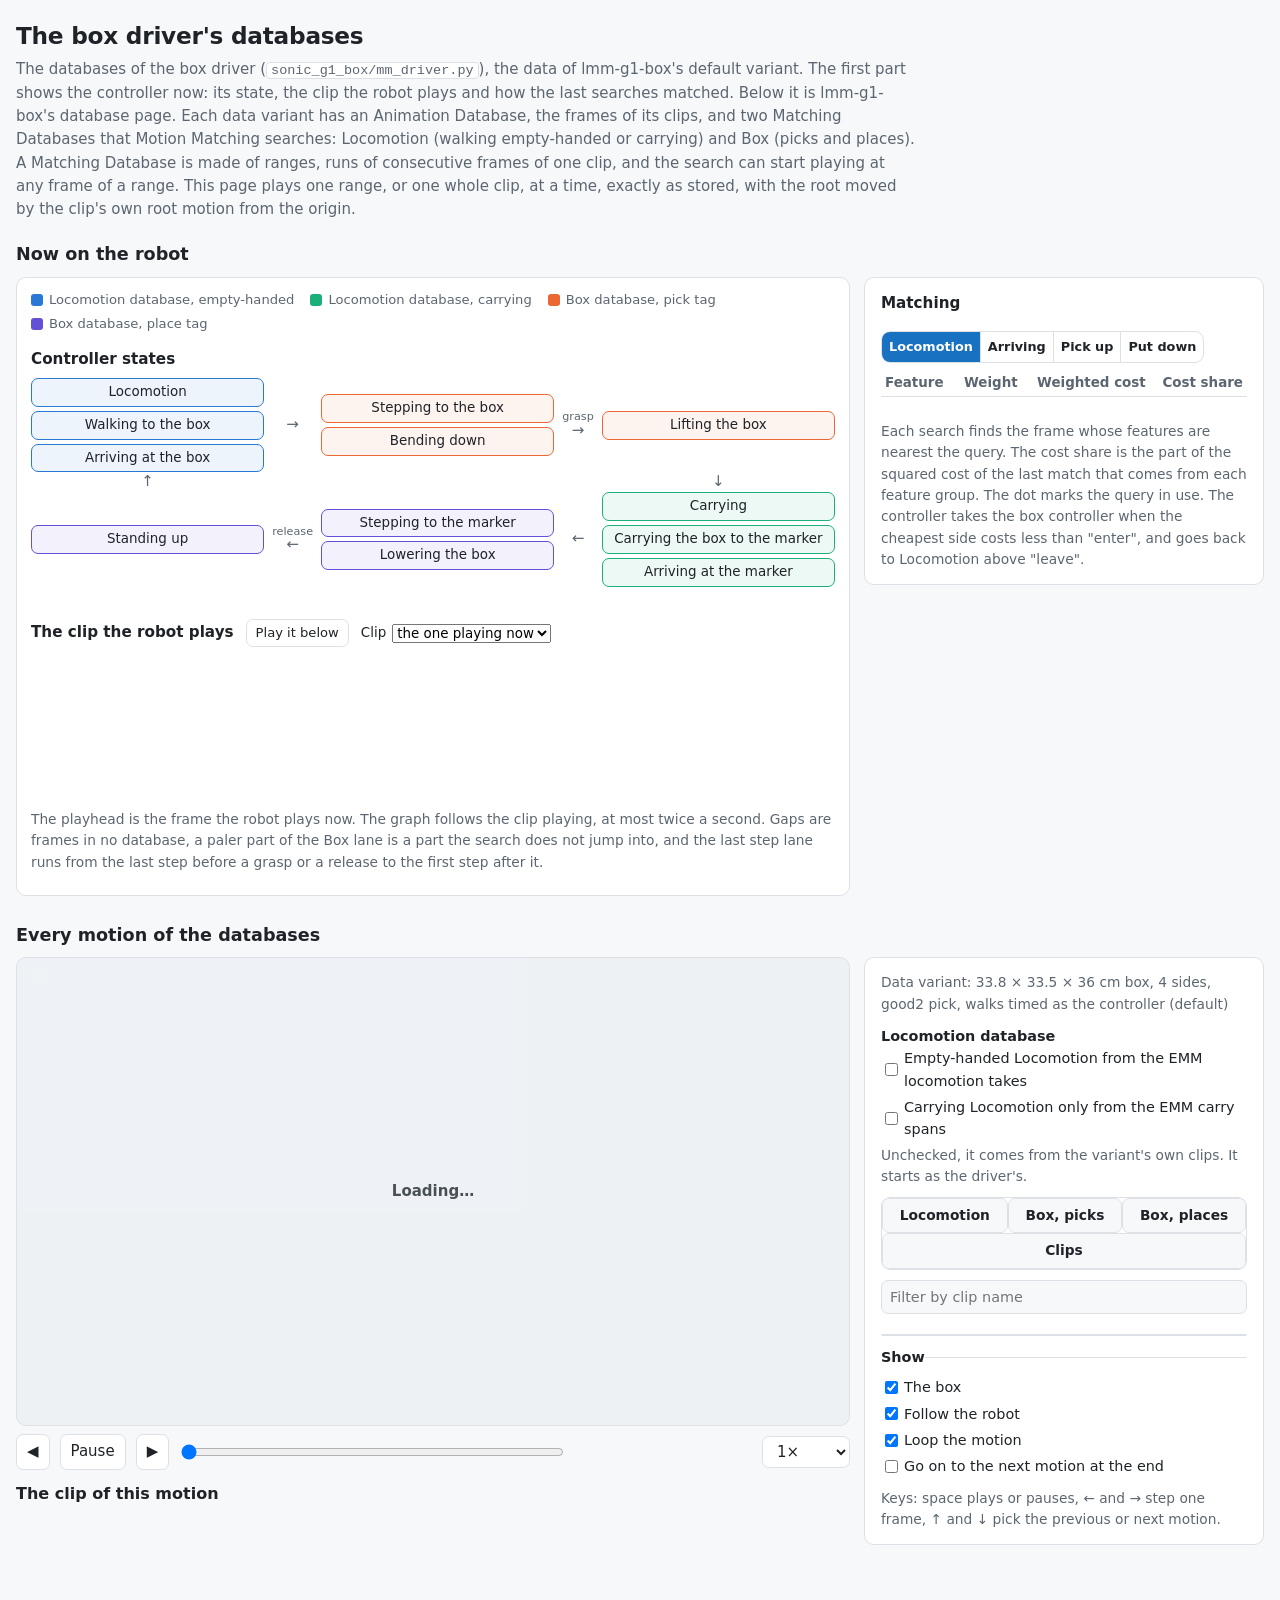
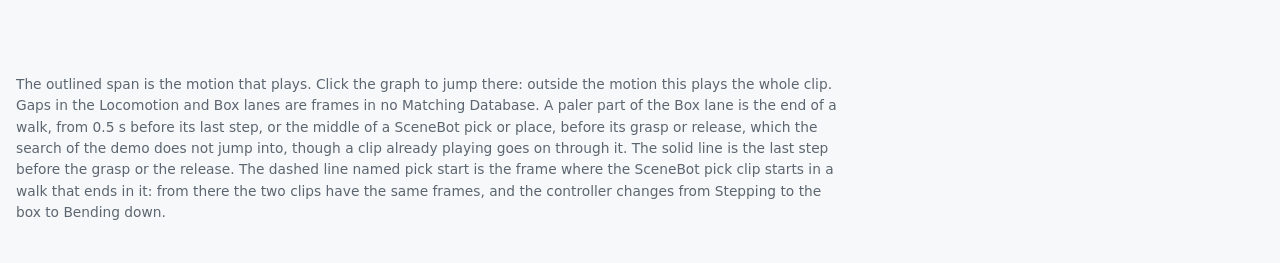
==== commit 0b4abef0: "lmm-g1-box v4.2: two states before a grasp and before a release, a walk that plays on, a bend that e" ====
--- a/web/index.html
+++ b/web/index.html
@@ -7,7 +7,7 @@
   <link rel="icon" href="data:image/svg+xml,%3Csvg xmlns='http://www.w3.org/2000/svg' viewBox='0 0 16 16'%3E%3Crect x='2' y='5' width='12' height='10' rx='1' fill='%23c99a62'/%3E%3Crect x='7' y='5' width='2' height='10' fill='%23a87a45'/%3E%3C/svg%3E">
   <meta name="description" content="The box driver's controller states, the clip the robot plays now and the last matches, and every motion of its databases played on the G1.">
   <link rel="stylesheet" href="css/style.css">
-  <link rel="stylesheet" href="css/pick.css">
+  <link rel="stylesheet" href="css/subpage.css">
   <link rel="stylesheet" href="css/motions.css">
   <link rel="stylesheet" href="css/db.css">
   <script type="importmap">
@@ -39,13 +39,13 @@
             <div class="flow">
               <div class="st k-loco" style="grid-area: a"><span data-state="locomotion:loco">Locomotion</span><span data-state="navigate:loco">Walking to the box</span><span data-state="arrive:loco">Arriving at the box</span></div>
               <div class="to" style="grid-area: ab">→</div>
-              <div class="st k-pick" style="grid-area: b"><span data-state="pick-pre:pick">Picking up</span></div>
+              <div class="st k-pick" style="grid-area: b"><span data-state="pick-step:pick">Stepping to the box</span><span data-state="pick-pre:pick">Bending down</span></div>
               <div class="to" style="grid-area: bc"><small>grasp</small>→</div>
               <div class="st k-pick" style="grid-area: c"><span data-state="pick-post:pick">Lifting the box</span></div>
               <div class="to" style="grid-area: cf">↓</div>
               <div class="st k-carry" style="grid-area: f"><span data-state="locomotion:carry">Carrying</span><span data-state="navigate:carry">Carrying the box to the marker</span><span data-state="arrive:carry">Arriving at the marker</span></div>
               <div class="to" style="grid-area: fe">←</div>
-              <div class="st k-place" style="grid-area: e"><span data-state="place-pre:place">Putting down</span></div>
+              <div class="st k-place" style="grid-area: e"><span data-state="place-step:place">Stepping to the marker</span><span data-state="place-pre:place">Lowering the box</span></div>
               <div class="to" style="grid-area: ed"><small>release</small>←</div>
               <div class="st k-place" style="grid-area: d"><span data-state="place-post:place">Standing up</span></div>
               <div class="to" style="grid-area: da">↑</div>
@@ -118,7 +118,7 @@
               <svg role="img" aria-label="Pelvis height and torso lean over the clip, and which of its frames are in the Locomotion and Box databases"></svg>
               <div class="clip-tip" hidden></div>
             </div>
-            <p class="muted small">The outlined span is the motion that plays. Click the graph to jump there: outside the motion this plays the whole clip. Gaps in the Locomotion and Box lanes are frames in no Matching Database. A paler part of the Box lane is the end of a walk, from 0.5 s before its last step, or the middle of a SceneBot pick or place, before its grasp or release, which the search of the demo does not jump into, though a clip already playing goes on through it.</p>
+            <p class="muted small">The outlined span is the motion that plays. Click the graph to jump there: outside the motion this plays the whole clip. Gaps in the Locomotion and Box lanes are frames in no Matching Database. A paler part of the Box lane is the end of a walk, from 0.5 s before its last step, or the middle of a SceneBot pick or place, before its grasp or release, which the search of the demo does not jump into, though a clip already playing goes on through it. The solid line is the last step before the grasp or the release. The dashed line named pick start is the frame where the SceneBot pick clip starts in a walk that ends in it: from there the two clips have the same frames, and the controller changes from Stepping to the box to Bending down.</p>
             <div class="db-totals"></div>
           </div>
         </div>
@@ -155,6 +155,6 @@
     </section>
   </main>
   <div class="tip" id="tip" hidden></div>
-  <script type="module" src="js/db.js"></script>
+  <script type="module" src="js/pages/db.js"></script>
 </body>
 </html>
--- a/web/css/style.css
+++ b/web/css/style.css
@@ -244,6 +244,8 @@
 .clip-svg rect.planted { opacity: 0.55; }
 .clip-svg rect.noentry { opacity: 0.4; }
 .clip-svg .step { stroke: var(--text); stroke-width: 1.5; opacity: 0.7; }
+.clip-svg .start { stroke-width: 1.5; stroke-dasharray: 5 2; }
+.clip-svg .start.k-pick { stroke: var(--k-pick); } .clip-svg .start.k-place { stroke: var(--k-place); }
 .clip-svg .playhead { stroke: var(--text); stroke-width: 2; }
 .clip-svg .hair { stroke: var(--muted); }
 .clip-tip {
@@ -260,7 +262,7 @@
 .db-num { grid-column: 2; color: var(--muted); font-size: 0.78rem; }
 body.recording .states, body[data-mode="video"] .states, body[data-mode="video"] .fsm { display: none; }
 
-/* One floating description for the page (js/tips.js). */
+/* One floating description for the page (js/ui/tips.js). */
 .tip {
   position: fixed; z-index: 60; pointer-events: none; max-width: min(380px, calc(100vw - 12px)); padding: 7px 10px; border-radius: 8px;
   background: var(--card); color: var(--text); border: 1px solid var(--line); box-shadow: 0 6px 20px rgba(0, 0, 0, 0.16);
@@ -270,7 +272,7 @@
 .tip b { display: block; margin-bottom: 2px; }
 .tip .by { margin-right: 2px; }
 .tip hr { border: 0; border-top: 1px solid var(--line); margin: 5px 0; }
-/* The causes of a rule as a list (rich of js/fsm.js). */
+/* The causes of a rule as a list (rich of js/ui/fsm.js). */
 ul.any { margin: 3px 0 4px; padding-left: 1.15em; }
 ul.any li { margin: 2px 0; }
 ul.any li::marker { color: var(--muted); }
@@ -314,7 +316,7 @@
 details.more > summary { font-weight: 400; color: var(--muted); }
 .steps { margin: 4px 0 12px; }
 
-/* The state machine under the viewer (js/fsm.js). */
+/* The state machine under the viewer (js/ui/fsm.js). */
 .fsm { container-type: inline-size; display: grid; gap: 10px; margin-top: 12px; padding: 12px 14px; background: var(--card); border: 1px solid var(--line); border-radius: 10px; min-width: 0; }
 .fsm h3 { margin: 0; font-size: 0.95rem; }
 .fsm h4 { margin: 0 0 4px; font-size: 0.82rem; font-weight: 650; color: var(--muted); }
@@ -334,6 +336,8 @@
   grid-template-areas: "L . PU . LI" "SU . PD . C";
 }
 .fsm-flow .st { display: grid; gap: 4px; }
+/* A node of two states: an arrow that ends at the frame enters either state. */
+.fsm-flow .st.group { padding: 5px; border: 1px dashed color-mix(in srgb, var(--k) 60%, transparent); border-radius: 11px; }
 .fsm[data-view="full"] .fsm-main { grid-template-columns: minmax(0, 1fr); }
 .fsm[data-view="full"] .fsm-side { display: grid; grid-template-columns: minmax(0, 1fr) minmax(240px, 340px); gap: 4px 20px; align-items: start; }
 .fsm[data-view="full"] .plots { margin-top: 0; }
@@ -471,3 +475,5 @@
 #pm-stats { line-height: 1.5; }
 #table-size { margin-top: 6px; }
 #pm-kind { display: inline-flex; }
+#pm-for { margin: 2px 0 8px; }
+#pm-for[hidden] { display: none; }
--- a/web/css/subpage.css
+++ b/web/css/subpage.css
@@ -0,0 +1,92 @@
+/* Shared by motions.html, pick-editor.html and augment-compare.html: the viewer with a side panel, the plots and the tables. */
+:root {
+  --s1: #2a78d6; --s2: #eb6834; --s3: #1baf7a; --left: #6250d6; --right: #e87ba4; --fail: #e34948;
+}
+@media (prefers-color-scheme: dark) {
+  :root:not([data-theme="light"]) { --s1: #3987e5; --s2: #d95926; --s3: #199e70; --left: #9085e9; --right: #d55181; --fail: #e66767; }
+}
+:root[data-theme="dark"] { --s1: #3987e5; --s2: #d95926; --s3: #199e70; --left: #9085e9; --right: #d55181; --fail: #e66767; }
+
+.back { margin: 0 0 6px; }
+.pick-grid { display: grid; grid-template-columns: minmax(0, 1fr) 300px; gap: 14px; align-items: start; }
+@media (max-width: 960px) { .pick-grid { grid-template-columns: minmax(0, 1fr); } }
+.pick-grid .panel { display: grid; gap: 10px; font-size: 0.9rem; }
+.pick-grid .panel label { display: grid; gap: 3px; }
+.pick-grid .panel label.check { display: flex; }
+.pick-grid .panel select { font: inherit; padding: 3px; border-radius: 6px; border: 1px solid var(--line); background: var(--bg); color: var(--text); width: 100%; }
+.pick-grid .panel fieldset { border: 0; border-top: 1px solid var(--line); margin: 0; padding: 8px 0 0; display: grid; gap: 4px; }
+.pick-grid .panel legend { padding: 0; font-weight: 600; }
+.key { display: inline-block; width: 14px; height: 4px; border-radius: 2px; vertical-align: middle; margin-right: 4px; }
+.key.ring { width: 10px; height: 10px; border-radius: 50%; border: 3px solid; background: transparent; }
+
+.timeline { display: flex; gap: 10px; align-items: center; margin-top: 8px; flex-wrap: wrap; }
+.timeline input[type="range"] { flex: 1 1 240px; min-width: 0; }
+.timeline output { font-variant-numeric: tabular-nums; min-width: 12.5em; color: var(--muted); font-size: 0.88rem; }
+.timeline button, .timeline select {
+  font: inherit; border: 1px solid var(--line); background: var(--card); color: var(--text); border-radius: 7px; padding: 5px 10px; cursor: pointer;
+}
+
+.verdict { display: grid; grid-template-columns: repeat(auto-fit, minmax(260px, 1fr)); gap: 12px; }
+.verdict .panel h3 { margin: 0 0 6px; }
+.verdict ul { margin: 6px 0 0; padding-left: 18px; }
+.verdict li { margin: 2px 0; }
+.mark { font-weight: 700; }
+.mark.ok { color: var(--done); }
+.mark.no { color: var(--fail); }
+
+.plots { display: grid; grid-template-columns: repeat(2, minmax(0, 1fr)); gap: 12px; }
+@media (max-width: 760px) { .plots { grid-template-columns: minmax(0, 1fr); } }
+.plot { background: var(--card); border: 1px solid var(--line); border-radius: 10px; padding: 10px 12px 6px; min-width: 0; }
+.plot h3 { margin: 0; font-size: 0.95rem; }
+.plot .sub { margin: 0 0 4px; font-size: 0.8rem; color: var(--muted); }
+.plot .legend-row { display: flex; flex-wrap: wrap; gap: 4px 12px; font-size: 0.8rem; color: var(--muted); margin: 2px 0 4px; }
+.plot svg { display: block; width: 100%; touch-action: none; cursor: crosshair; }
+.plot svg text { font-size: 11px; fill: var(--muted); font-family: inherit; }
+.plot svg text.end { fill: var(--text); }
+.plot .grid { stroke: var(--line); stroke-width: 1; }
+.plot .limit { stroke: var(--muted); stroke-width: 1.5; stroke-dasharray: 5 4; fill: none; }
+.plot .band { fill: var(--line); opacity: 0.55; }
+.plot .cursor { stroke: var(--text); stroke-width: 1; opacity: 0.55; }
+.plot .hair { stroke: var(--muted); stroke-width: 1; }
+.plot path.line { fill: none; stroke-width: 2; stroke-linejoin: round; stroke-linecap: round; }
+.plot path.line.b { stroke-width: 1.6; stroke-dasharray: 5 4; }
+
+.tip {
+  position: fixed; z-index: 20; pointer-events: none; background: var(--card); color: var(--text); border: 1px solid var(--line);
+  border-radius: 8px; padding: 6px 9px; font-size: 0.8rem; box-shadow: 0 4px 14px rgba(0, 0, 0, 0.12); max-width: 300px;
+}
+.tip[hidden] { display: none; }
+.tip .t { color: var(--muted); margin-bottom: 3px; }
+.tip .r { display: flex; gap: 6px; align-items: center; white-space: nowrap; }
+.tip .r b { font-variant-numeric: tabular-nums; }
+.tip .r span:last-child { color: var(--muted); }
+
+table.results.picks { font-size: 0.82rem; }
+.table-wrap.tall { max-height: 75vh; overflow: auto; border: 1px solid var(--line); border-radius: 8px; }
+table.results.picks thead { position: sticky; top: 0; z-index: 1; background: var(--card); }
+table.results.picks td { white-space: nowrap; }
+table.results.picks thead th { min-width: 6.2em; }
+table.results.picks thead th:first-child { min-width: 0; }
+table.results.picks th, table.results.picks td { padding: 5px 7px; }
+table.results.picks th:nth-child(2), table.results.picks td:nth-child(2) { text-align: right; }
+table.results.picks thead th { cursor: pointer; vertical-align: bottom; }
+table.results.picks thead tr.groups th { cursor: default; text-align: center; border-bottom: 1px solid var(--line); }
+table.results.picks thead th.sorted::after { content: ' ▾'; color: var(--muted); }
+table.results.picks thead th.sorted.asc::after { content: ' ▴'; }
+table.results.picks tbody tr { cursor: pointer; }
+table.results.picks tbody tr:hover { background: color-mix(in srgb, var(--accent-2) 7%, transparent); }
+table.results.picks tbody tr.used td:first-child { font-weight: 700; }
+table.results.picks tbody tr.is-a { box-shadow: inset 4px 0 0 var(--accent-2); }
+table.results.picks tbody tr.is-b { box-shadow: inset 4px 0 0 var(--muted); }
+table.results.picks td:first-child { white-space: nowrap; }
+table.results.picks td:first-child button {
+  font: inherit; font-size: 0.75rem; border: 1px solid var(--line); background: var(--bg); color: var(--text); border-radius: 5px;
+  padding: 0 5px; margin-left: 6px; cursor: pointer;
+}
+.tag { font-size: 0.72rem; color: var(--accent-2); font-weight: 600; margin-left: 6px; }
+td.fail::after { content: ' ✕'; color: var(--fail); font-weight: 700; }
+table.results.compare { min-width: 0; width: auto; }
+.verdict .keys td { padding: 4px 6px 4px 0; }
+.verdict .keys td:first-child { color: var(--text); }
+table.results.compare td:nth-child(2) { text-align: left; color: var(--muted); }
+table.results.compare tbody tr.group th { text-align: left; }
